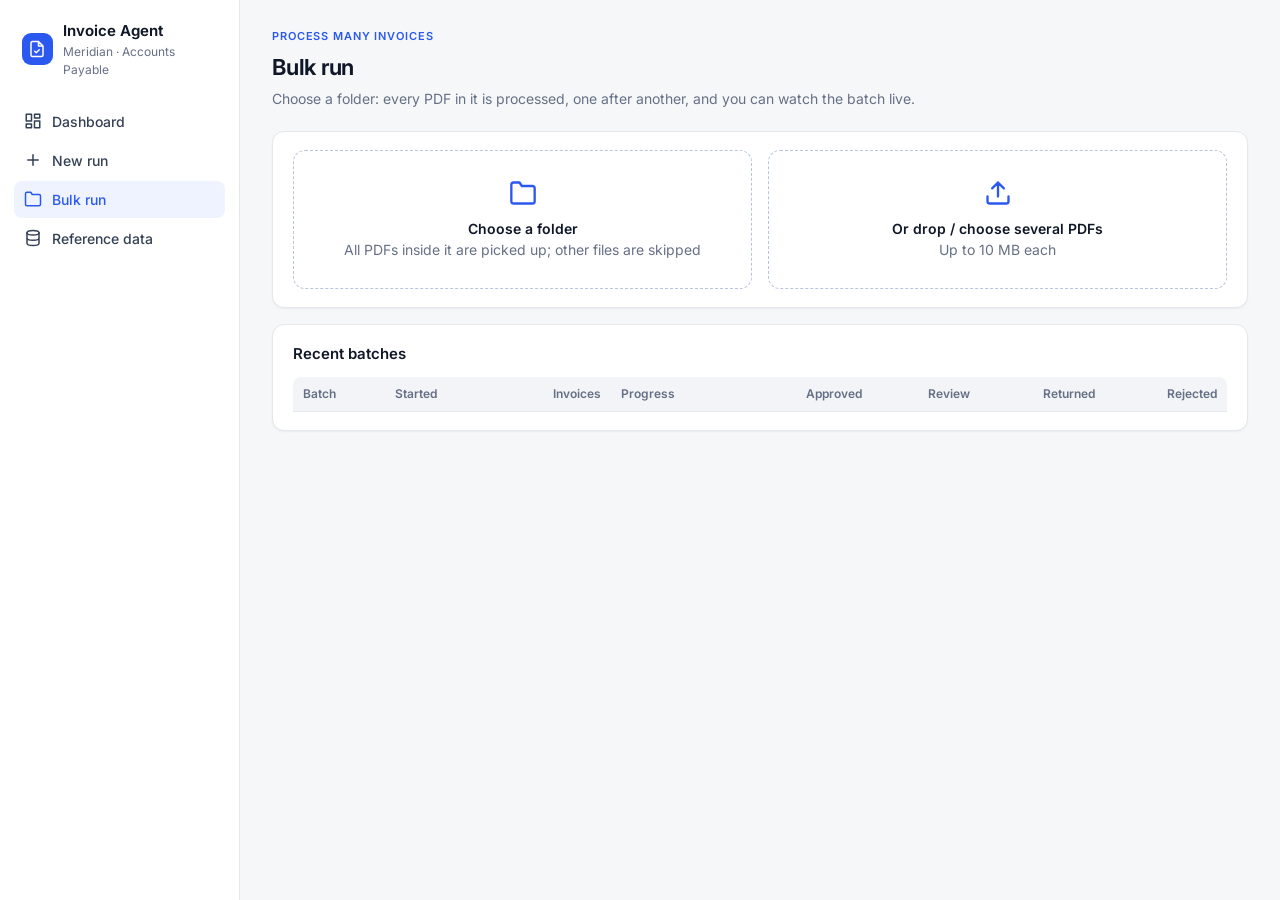
==== static/bulk.html @ 0872dcfd "Bulk run: process a whole folder through one work queue; live batch view; queued status; source colu" ====
<!doctype html>
<html lang="en">
<head>
  <meta charset="utf-8">
  <meta name="viewport" content="width=device-width, initial-scale=1">
  <title>Bulk run · Invoice Agent</title>
  <link rel="preconnect" href="https://fonts.googleapis.com">
  <link href="https://fonts.googleapis.com/css2?family=Inter:wght@400;500;600;700&display=swap" rel="stylesheet">
  <link rel="stylesheet" href="/static/styles.css">
</head>
<body>
  <aside id="sidebar"></aside>
  <main>
    <!-- Pick a folder -->
    <div id="pick" hidden>
      <div class="page-head">
        <div>
          <div class="section-label">Process many invoices</div>
          <h1>Bulk run</h1>
          <p>Choose a folder: every PDF in it is processed, one after another, and you can watch the batch live.</p>
        </div>
      </div>
      <section class="card" style="margin-bottom:16px">
        <div class="grid grid-2" style="align-items:stretch">
          <label class="dropzone" id="folder-zone">
            <div id="folder-icon"></div>
            <div style="font-weight:600;margin-top:6px">Choose a folder</div>
            <div class="muted">All PDFs inside it are picked up; other files are skipped</div>
            <input type="file" id="folder-input" webkitdirectory directory multiple hidden>
          </label>
          <label class="dropzone" id="files-zone">
            <div id="files-icon"></div>
            <div style="font-weight:600;margin-top:6px">Or drop / choose several PDFs</div>
            <div class="muted">Up to 10 MB each</div>
            <input type="file" id="files-input" accept="application/pdf" multiple hidden>
          </label>
        </div>
        <div id="preview" hidden style="margin-top:16px">
          <div class="card-head">
            <h2 id="preview-title"></h2>
            <div class="actions" style="margin:0">
              <button class="btn" id="clear">Clear</button>
              <button class="btn btn-primary" id="start"></button>
            </div>
          </div>
          <table>
            <thead><tr><th style="width:40px">#</th><th>File</th><th class="num">Size</th><th>Will be</th></tr></thead>
            <tbody id="preview-rows"></tbody>
          </table>
        </div>
      </section>
      <section class="card">
        <div class="card-head"><h2>Recent batches</h2></div>
        <table>
          <thead><tr><th>Batch</th><th>Started</th><th class="num">Invoices</th><th>Progress</th>
            <th class="num">Approved</th><th class="num">Review</th><th class="num">Returned</th><th class="num">Rejected</th></tr></thead>
          <tbody id="batches"></tbody>
        </table>
      </section>
    </div>

    <!-- Watch a batch -->
    <div id="watch" hidden>
      <div class="page-head">
        <div>
          <div class="section-label" id="batch-label">Batch</div>
          <h1 id="batch-title"></h1>
          <p id="batch-sub"></p>
        </div>
        <div class="actions" style="margin:0">
          <a class="btn" href="/">Dashboard</a>
          <a class="btn btn-primary" href="/bulk">New batch</a>
        </div>
      </div>
      <section class="card" style="margin-bottom:16px">
        <div class="card-head"><h2 id="progress-text"></h2><span class="muted mono" id="elapsed"></span></div>
        <div class="progress" style="height:10px"><div id="progress-bar" style="width:0%"></div></div>
        <div class="kpis" style="margin:16px 0 0" id="counts"></div>
      </section>
      <section class="card">
        <table>
          <thead><tr><th style="width:36px">#</th><th>File</th><th>Status</th><th>Vendor</th><th>Invoice</th>
            <th class="num">Total</th><th>Why</th><th class="num">Time</th></tr></thead>
          <tbody id="batch-rows"></tbody>
        </table>
      </section>
    </div>
  </main>
  <script src="/static/app.js"></script>
  <script src="/static/bulk.js"></script>
</body>
</html>
---- static/styles.css ----
:root {
  --bg: #f6f7f9;
  --surface: #ffffff;
  --surface-2: #f2f4f7;
  --border: #e4e7ec;
  --text: #101828;
  --muted: #667085;
  --faint: #98a2b3;
  --blue: #2b59f0;
  --blue-50: #eef3ff;
  --blue-100: #dbe5ff;
  --green: #067647;
  --green-50: #ecfdf3;
  --amber: #b54708;
  --amber-50: #fffaeb;
  --red: #b42318;
  --red-50: #fef3f2;
  --violet: #5925dc;
  --violet-50: #f4f3ff;
  --radius: 12px;
  --shadow: 0 1px 2px rgba(16, 24, 40, 0.05);
}

* { box-sizing: border-box; }
html, body { margin: 0; }
body {
  font-family: "Inter", system-ui, -apple-system, "Segoe UI", sans-serif;
  /* the left 240px paints the sidebar column all the way down, however long the page */
  background: linear-gradient(90deg, var(--surface) 0 239px, var(--border) 239px 240px, var(--bg) 240px);
  color: var(--text);
  font-size: 14px;
  line-height: 1.5;
  display: grid;
  grid-template-columns: 240px 1fr;
  min-height: 100vh;
}
a { color: var(--blue); text-decoration: none; }
h1 { font-size: 22px; font-weight: 650; margin: 0; letter-spacing: -0.01em; }
h2 { font-size: 15px; font-weight: 600; margin: 0 0 12px; }
.muted { color: var(--muted); }
.mono { font-family: ui-monospace, "SFMono-Regular", Consolas, monospace; font-size: 12.5px; }

/* ---------- sidebar ---------- */
aside {
  background: var(--surface);
  border-right: 1px solid var(--border);
  padding: 20px 14px;
  display: flex;
  flex-direction: column;
  gap: 24px;
  position: sticky;
  top: 0;
  height: 100vh;
}
.brand { display: flex; align-items: center; gap: 10px; padding: 0 8px; }
.brand-mark {
  width: 32px; height: 32px; border-radius: 9px; background: var(--blue);
  display: grid; place-items: center; color: #fff;
}
.brand-name { font-weight: 650; font-size: 15px; }
.brand-sub { font-size: 12px; color: var(--muted); }
nav { display: flex; flex-direction: column; gap: 2px; }
nav a {
  display: flex; align-items: center; gap: 10px;
  padding: 8px 10px; border-radius: 8px; color: #344054; font-weight: 500;
}
nav a:hover { background: var(--surface-2); }
nav a.active { background: var(--blue-50); color: var(--blue); }
nav svg { width: 18px; height: 18px; }
.nav-badge {
  margin-left: auto; background: var(--amber-50); color: var(--amber);
  font-size: 11px; font-weight: 600; padding: 1px 7px; border-radius: 999px;
}
.sidebar-foot { margin-top: auto; font-size: 12px; color: var(--muted); padding: 0 8px; }
.sidebar-foot div { margin-top: 4px; }

/* ---------- layout ---------- */
main { padding: 28px 32px 48px; max-width: 1280px; width: 100%; }
.page-head { display: flex; align-items: flex-end; justify-content: space-between; gap: 16px; margin-bottom: 22px; }
.page-head p { margin: 4px 0 0; color: var(--muted); }
.grid { display: grid; gap: 16px; }
.grid-2 { grid-template-columns: 1fr 1fr; }
.grid-run { grid-template-columns: minmax(360px, 5fr) 7fr; align-items: start; }
.card {
  background: var(--surface); border: 1px solid var(--border); border-radius: var(--radius);
  box-shadow: var(--shadow); padding: 18px 20px;
}
.card-head { display: flex; align-items: center; justify-content: space-between; margin-bottom: 12px; }
.card-head h2 { margin: 0; }
.section-label {
  font-size: 11px; font-weight: 600; letter-spacing: 0.08em; text-transform: uppercase; color: var(--blue);
  margin-bottom: 6px;
}

/* ---------- KPI tiles ---------- */
.kpis { display: grid; grid-template-columns: repeat(5, 1fr); gap: 16px; margin-bottom: 16px; }
.kpi .label { color: var(--muted); font-size: 13px; }
.kpi .value { font-size: 26px; font-weight: 650; margin-top: 4px; letter-spacing: -0.02em; }
.kpi .hint { color: var(--faint); font-size: 12px; margin-top: 2px; }

/* ---------- buttons ---------- */
.btn {
  display: inline-flex; align-items: center; gap: 8px; border-radius: 8px; padding: 8px 14px;
  font: inherit; font-weight: 600; border: 1px solid var(--border); background: var(--surface);
  color: #344054; cursor: pointer;
}
.btn:hover { background: var(--surface-2); }
.btn-primary { background: var(--blue); border-color: var(--blue); color: #fff; }
.btn-primary:hover { background: #2249d6; }
.btn-danger { color: var(--red); }
.btn-sm { padding: 5px 10px; font-size: 13px; }
.btn:disabled { opacity: 0.5; cursor: not-allowed; }
.btn svg { width: 16px; height: 16px; }

/* ---------- pills ---------- */
.pill {
  display: inline-flex; align-items: center; gap: 6px; border-radius: 999px; padding: 2px 10px;
  font-size: 12px; font-weight: 600; white-space: nowrap; background: var(--surface-2); color: #344054;
}
.pill::before { content: ""; width: 6px; height: 6px; border-radius: 50%; background: currentColor; }
.pill.plain::before { display: none; }
.pill.approve { background: var(--green-50); color: var(--green); }
.pill.review { background: var(--amber-50); color: var(--amber); }
.pill.high { background: var(--red-50); color: var(--red); }
.pill.return { background: var(--violet-50); color: var(--violet); }
.pill.reject { background: var(--red-50); color: var(--red); }
.pill.running { background: var(--blue-50); color: var(--blue); }
.pill.info { background: var(--blue-50); color: var(--blue); }
.chip {
  display: inline-block; font-size: 11.5px; font-weight: 600; padding: 1px 8px; border-radius: 6px;
  background: var(--surface-2); color: #344054; font-family: ui-monospace, Consolas, monospace;
}

/* ---------- tables ---------- */
table { width: 100%; border-collapse: collapse; }
th {
  text-align: left; font-size: 12px; font-weight: 600; color: var(--muted);
  padding: 8px 10px; border-bottom: 1px solid var(--border); background: var(--surface-2);
}
th:first-child { border-top-left-radius: 8px; }
th:last-child { border-top-right-radius: 8px; }
td { padding: 10px; border-bottom: 1px solid var(--border); vertical-align: top; }
tr.clickable { cursor: pointer; }
tr.clickable:hover td { background: #fafbfc; }
td.num, th.num { text-align: right; font-variant-numeric: tabular-nums; }
.nowrap { white-space: nowrap; }
.empty { color: var(--muted); text-align: center; padding: 28px 10px; }

/* ---------- bars ---------- */
.bars { display: flex; flex-direction: column; gap: 10px; }
.bar-row { display: grid; grid-template-columns: 150px 1fr 36px; align-items: center; gap: 10px; }
.bar-track { height: 10px; background: var(--surface-2); border-radius: 999px; overflow: hidden; }
.bar-fill { height: 100%; border-radius: 999px; background: var(--blue); transition: width 0.4s ease; }
.bar-fill.approve { background: #17b26a; }
.bar-fill.review { background: #f79009; }
.bar-fill.return { background: #7a5af8; }
.bar-fill.reject { background: #f04438; }
.bar-row .count { text-align: right; font-weight: 600; font-variant-numeric: tabular-nums; }
.progress { height: 6px; background: var(--surface-2); border-radius: 999px; overflow: hidden; min-width: 80px; }
.progress > div { height: 100%; background: var(--blue); }
.progress.over > div { background: #f04438; }

/* ---------- new run ---------- */
.dropzone {
  display: block;
  border: 1.5px dashed #b9c4d8; border-radius: var(--radius); background: var(--surface);
  padding: 28px; text-align: center; cursor: pointer; transition: all 0.15s;
}
.dropzone:hover, .dropzone.over { border-color: var(--blue); background: var(--blue-50); }
.dropzone svg { width: 28px; height: 28px; color: var(--blue); }
.samples { display: grid; grid-template-columns: repeat(auto-fill, minmax(230px, 1fr)); gap: 12px; }
.sample {
  background: var(--surface); border: 1px solid var(--border); border-radius: var(--radius);
  padding: 14px; cursor: pointer; text-align: left; font: inherit; color: inherit;
  display: flex; flex-direction: column; gap: 8px; transition: all 0.15s;
}
.sample:hover { border-color: var(--blue); box-shadow: 0 0 0 3px var(--blue-50); }
.sample .top { display: flex; justify-content: space-between; align-items: center; }
.sample .title { font-weight: 550; line-height: 1.35; }

/* ---------- live run ---------- */
.decision {
  border-left: 4px solid var(--blue); margin-bottom: 16px; display: none;
}
.decision.show { display: block; }
.decision.approve { border-left-color: #17b26a; }
.decision.review { border-left-color: #f79009; }
.decision.high, .decision.reject { border-left-color: #f04438; }
.decision.return { border-left-color: #7a5af8; }
.decision .headline { display: flex; align-items: center; gap: 12px; flex-wrap: wrap; }
.decision .summary { font-size: 15px; margin: 10px 0 6px; }
.decision .next { color: #344054; }
.decision .meta { display: flex; gap: 8px; flex-wrap: wrap; margin-top: 10px; }

.timeline { list-style: none; margin: 0; padding: 0; }
.stage { display: grid; grid-template-columns: 28px 1fr; gap: 12px; position: relative; padding-bottom: 14px; }
.stage:not(:last-child)::after {
  content: ""; position: absolute; left: 13px; top: 30px; bottom: 2px; width: 2px; background: var(--border);
}
.stage .dot {
  width: 28px; height: 28px; border-radius: 50%; display: grid; place-items: center;
  background: var(--surface-2); color: var(--faint); border: 2px solid var(--border); z-index: 1;
}
.stage .dot svg { width: 14px; height: 14px; }
.stage.running .dot { border-color: var(--blue); color: var(--blue); background: var(--blue-50); }
.stage.running .dot svg { animation: spin 1s linear infinite; }
.stage.pass .dot, .stage.approve .dot { background: var(--green-50); border-color: #17b26a; color: var(--green); }
.stage.note .dot { background: var(--blue-50); border-color: var(--blue); color: var(--blue); }
.stage.review .dot { background: var(--amber-50); border-color: #f79009; color: var(--amber); }
.stage.return .dot, .stage.return_to_vendor .dot { background: var(--violet-50); border-color: #7a5af8; color: var(--violet); }
.stage.reject .dot, .stage.error .dot { background: var(--red-50); border-color: #f04438; color: var(--red); }
.stage .name { font-weight: 600; display: flex; align-items: center; gap: 8px; }
.stage .time { color: var(--faint); font-size: 12px; font-weight: 400; margin-left: auto; }
.stage .summary { color: var(--muted); font-size: 13px; }
.stage details { margin-top: 6px; }
.stage summary { cursor: pointer; color: var(--blue); font-size: 12.5px; font-weight: 500; }
@keyframes spin { to { transform: rotate(360deg); } }

.findings { list-style: none; padding: 0; margin: 8px 0 0; display: flex; flex-direction: column; gap: 6px; }
.finding { display: grid; grid-template-columns: 54px 1fr; gap: 8px; font-size: 13px; align-items: start; }
.finding .chip { text-align: center; }
.finding.pass .chip { background: var(--green-50); color: var(--green); }
.finding.note .chip { background: var(--blue-50); color: var(--blue); }
.finding.review .chip { background: var(--amber-50); color: var(--amber); }
.finding.return .chip { background: var(--violet-50); color: var(--violet); }
.finding.reject .chip { background: var(--red-50); color: var(--red); }

.tabs { display: flex; gap: 4px; border-bottom: 1px solid var(--border); margin: -4px 0 14px; }
.tab {
  padding: 8px 12px; border: none; background: none; font: inherit; font-weight: 550; color: var(--muted);
  border-bottom: 2px solid transparent; cursor: pointer; margin-bottom: -1px;
}
.tab.active { color: var(--blue); border-bottom-color: var(--blue); }
.page-img { width: 100%; border: 1px solid var(--border); border-radius: 8px; display: block; }
.kv { display: grid; grid-template-columns: 150px 1fr; gap: 6px 12px; }
.kv dt { color: var(--muted); }
.kv dd { margin: 0; }
.verified { color: var(--green); font-weight: 600; font-size: 12px; }
.unverified { color: var(--amber); font-weight: 600; font-size: 12px; }
.quote { color: var(--faint); font-size: 12px; }

.message-box {
  background: var(--surface-2); border-radius: 8px; padding: 12px 14px; white-space: pre-wrap;
  font-size: 13px; margin-top: 8px;
}
textarea {
  width: 100%; font: inherit; border: 1px solid var(--border); border-radius: 8px; padding: 10px;
  min-height: 70px; resize: vertical;
}
textarea:focus { outline: 2px solid var(--blue-100); border-color: var(--blue); }
.actions { display: flex; gap: 8px; margin-top: 10px; flex-wrap: wrap; }
.callout {
  background: var(--blue-50); border-left: 3px solid var(--blue); border-radius: 8px; padding: 10px 14px;
  font-size: 13px; color: #344054;
}
.toast {
  position: fixed; bottom: 24px; right: 24px; background: var(--text); color: #fff; padding: 10px 16px;
  border-radius: 8px; font-weight: 500; opacity: 0; transition: opacity 0.2s; pointer-events: none;
}
.toast.show { opacity: 1; }

@media (max-width: 1100px) {
  .kpis { grid-template-columns: repeat(2, 1fr); }
  .grid-2, .grid-run { grid-template-columns: 1fr; }
}
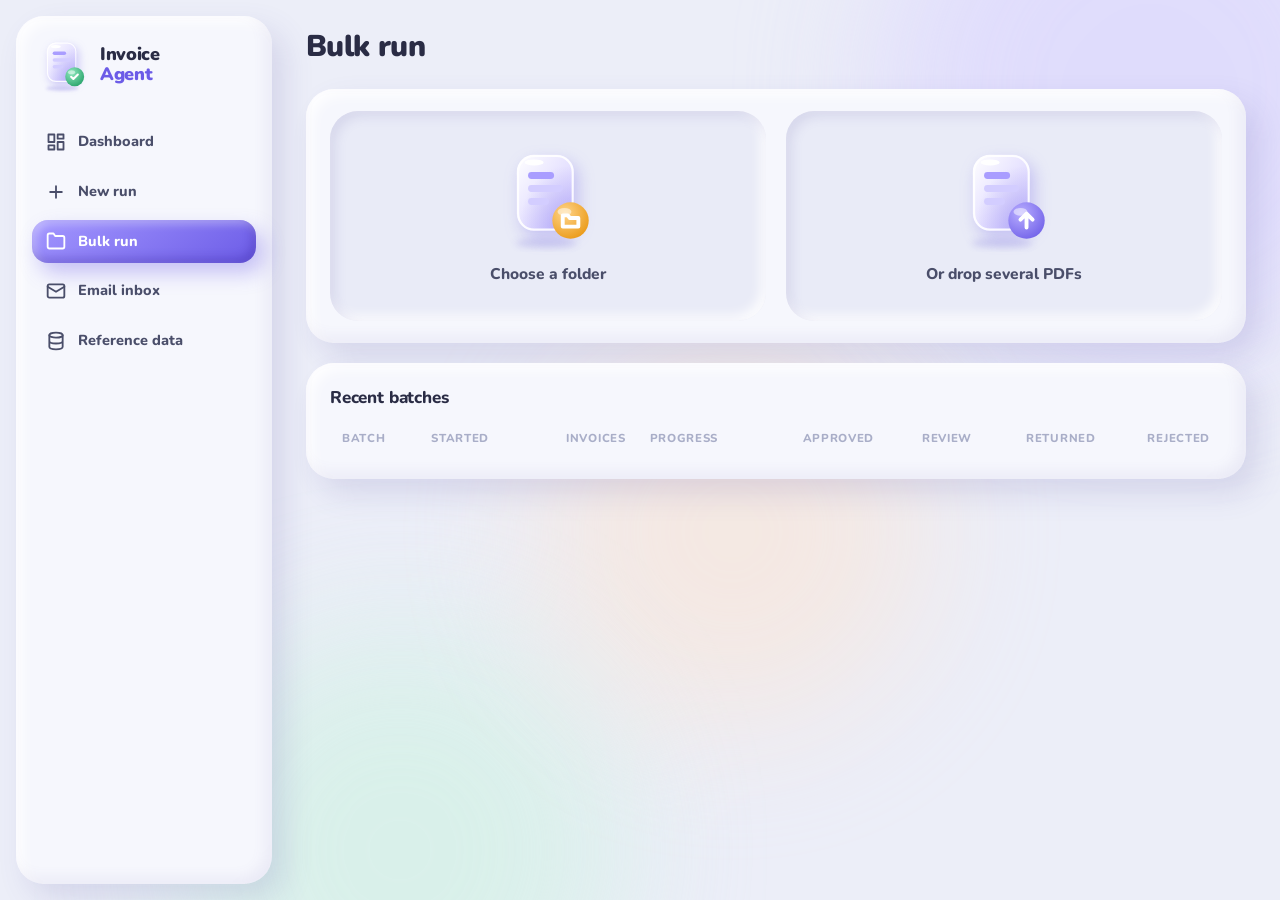
==== commit 1106e9ae: "Clay redesign of the UI, with motion Claymorphism throughout: pastel clay cards, puffy buttons and p" ====
--- a/static/bulk.html
+++ b/static/bulk.html
@@ -5,7 +5,7 @@
   <meta name="viewport" content="width=device-width, initial-scale=1">
   <title>Bulk run · Invoice Agent</title>
   <link rel="preconnect" href="https://fonts.googleapis.com">
-  <link href="https://fonts.googleapis.com/css2?family=Inter:wght@400;500;600;700&display=swap" rel="stylesheet">
+  <link href="https://fonts.googleapis.com/css2?family=Nunito:wght@400;600;700;800;900&display=swap" rel="stylesheet">
   <link rel="stylesheet" href="/static/styles.css">
 </head>
 <body>
@@ -13,29 +13,21 @@
   <main>
     <!-- Pick a folder -->
     <div id="pick" hidden>
-      <div class="page-head">
-        <div>
-          <div class="section-label">Process many invoices</div>
-          <h1>Bulk run</h1>
-          <p>Choose a folder: every PDF in it is processed, one after another, and you can watch the batch live.</p>
-        </div>
-      </div>
-      <section class="card" style="margin-bottom:16px">
+      <div class="page-head enter"><h1>Bulk run</h1></div>
+      <section class="card enter" style="--i:1;margin-bottom:20px">
         <div class="grid grid-2" style="align-items:stretch">
           <label class="dropzone" id="folder-zone">
-            <div id="folder-icon"></div>
-            <div style="font-weight:600;margin-top:6px">Choose a folder</div>
-            <div class="muted">All PDFs inside it are picked up; other files are skipped</div>
+            <div id="folder-art"></div>
+            <div>Choose a folder</div>
             <input type="file" id="folder-input" webkitdirectory directory multiple hidden>
           </label>
           <label class="dropzone" id="files-zone">
-            <div id="files-icon"></div>
-            <div style="font-weight:600;margin-top:6px">Or drop / choose several PDFs</div>
-            <div class="muted">Up to 10 MB each</div>
+            <div id="files-art"></div>
+            <div>Or drop several PDFs</div>
             <input type="file" id="files-input" accept="application/pdf" multiple hidden>
           </label>
         </div>
-        <div id="preview" hidden style="margin-top:16px">
+        <div id="preview" hidden style="margin-top:22px">
           <div class="card-head">
             <h2 id="preview-title"></h2>
             <div class="actions" style="margin:0">
@@ -44,12 +36,12 @@
             </div>
           </div>
           <table>
-            <thead><tr><th style="width:40px">#</th><th>File</th><th class="num">Size</th><th>Will be</th></tr></thead>
+            <thead><tr><th style="width:40px">#</th><th>File</th><th class="num">Size</th><th></th></tr></thead>
             <tbody id="preview-rows"></tbody>
           </table>
         </div>
       </section>
-      <section class="card">
+      <section class="card enter" style="--i:2">
         <div class="card-head"><h2>Recent batches</h2></div>
         <table>
           <thead><tr><th>Batch</th><th>Started</th><th class="num">Invoices</th><th>Progress</th>
@@ -61,23 +53,22 @@
 
     <!-- Watch a batch -->
     <div id="watch" hidden>
-      <div class="page-head">
+      <div class="page-head enter">
         <div>
-          <div class="section-label" id="batch-label">Batch</div>
           <h1 id="batch-title"></h1>
-          <p id="batch-sub"></p>
+          <div class="meta" id="batch-meta"></div>
         </div>
         <div class="actions" style="margin:0">
-          <a class="btn" href="/">Dashboard</a>
-          <a class="btn btn-primary" href="/bulk">New batch</a>
+          <a class="btn" href="/" id="to-dashboard"></a>
+          <a class="btn btn-primary" href="/bulk" id="new-batch"></a>
         </div>
       </div>
-      <section class="card" style="margin-bottom:16px">
-        <div class="card-head"><h2 id="progress-text"></h2><span class="muted mono" id="elapsed"></span></div>
-        <div class="progress" style="height:10px"><div id="progress-bar" style="width:0%"></div></div>
-        <div class="kpis" style="margin:16px 0 0" id="counts"></div>
+      <section class="card enter" style="--i:1;margin-bottom:20px">
+        <div class="card-head"><h2 id="progress-text"></h2><span class="clock" id="elapsed"></span></div>
+        <div class="progress big live" id="progress"><div id="progress-bar" style="width:0%"></div></div>
+        <div class="kpis" style="margin:22px 0 0" id="counts"></div>
       </section>
-      <section class="card">
+      <section class="card enter" style="--i:2">
         <table>
           <thead><tr><th style="width:36px">#</th><th>File</th><th>Status</th><th>Vendor</th><th>Invoice</th>
             <th class="num">Total</th><th>Why</th><th class="num">Time</th></tr></thead>
--- a/static/styles.css
+++ b/static/styles.css
@@ -1,265 +1,447 @@
+/* Claymorphism: soft pastel surfaces that look pressed out of clay - a colored drop shadow outside, a light
+   highlight top-left and a soft shade bottom-right inside. Motion is springy but short, and off for reduced motion. */
 :root {
-  --bg: #f6f7f9;
-  --surface: #ffffff;
-  --surface-2: #f2f4f7;
-  --border: #e4e7ec;
-  --text: #101828;
-  --muted: #667085;
-  --faint: #98a2b3;
-  --blue: #2b59f0;
-  --blue-50: #eef3ff;
-  --blue-100: #dbe5ff;
-  --green: #067647;
-  --green-50: #ecfdf3;
-  --amber: #b54708;
-  --amber-50: #fffaeb;
-  --red: #b42318;
-  --red-50: #fef3f2;
-  --violet: #5925dc;
-  --violet-50: #f4f3ff;
-  --radius: 12px;
-  --shadow: 0 1px 2px rgba(16, 24, 40, 0.05);
+  --bg: #eceef8;
+  --clay: #f6f7fd;
+  --clay-2: #e9ebf7;
+  --ink: #2a2c45;
+  --ink-2: #4a4e6a;
+  --muted: #7b80a0;
+  --faint: #a9aec8;
+  --line: rgba(120, 118, 190, 0.14);
+
+  --violet: #6c5ce7; --violet-2: #a397ff; --violet-soft: #e7e3ff;
+  --mint: #1f9d63;   --mint-2: #6fdcaa;   --mint-soft: #dbf5e8;
+  --amber: #c97a06;  --amber-2: #ffc766;  --amber-soft: #fff0d4;
+  --coral: #e0474c;  --coral-2: #ff9a9a;  --coral-soft: #ffe2e2;
+  --lilac: #8a4de6;  --lilac-2: #cfa8ff;  --lilac-soft: #f1e7ff;
+  --sky: #2f7fea;    --sky-2: #8cc0ff;    --sky-soft: #e0ecff;
+
+  --r-lg: 28px;
+  --r: 20px;
+  --r-sm: 14px;
+  --clay-shadow: 12px 14px 30px rgba(96, 90, 170, 0.16), inset -6px -6px 14px rgba(96, 90, 170, 0.08),
+    inset 6px 6px 14px rgba(255, 255, 255, 0.95);
+  --clay-shadow-sm: 6px 8px 16px rgba(96, 90, 170, 0.14), inset -3px -3px 8px rgba(96, 90, 170, 0.08),
+    inset 3px 3px 8px rgba(255, 255, 255, 0.95);
+  --clay-lift: 16px 20px 36px rgba(96, 90, 170, 0.22), inset -6px -6px 14px rgba(96, 90, 170, 0.08),
+    inset 6px 6px 14px rgba(255, 255, 255, 0.95);
+  --clay-inset: inset 5px 5px 12px rgba(96, 90, 170, 0.14), inset -5px -5px 12px rgba(255, 255, 255, 0.9);
+  --spring: cubic-bezier(0.34, 1.56, 0.64, 1);
+  --ease: cubic-bezier(0.2, 0.8, 0.2, 1);
 }
 
 * { box-sizing: border-box; }
+[hidden] { display: none !important; }
 html, body { margin: 0; }
 body {
-  font-family: "Inter", system-ui, -apple-system, "Segoe UI", sans-serif;
-  /* the left 240px paints the sidebar column all the way down, however long the page */
-  background: linear-gradient(90deg, var(--surface) 0 239px, var(--border) 239px 240px, var(--bg) 240px);
-  color: var(--text);
-  font-size: 14px;
+  font-family: "Nunito", system-ui, -apple-system, "Segoe UI", sans-serif;
+  background: var(--bg);
+  color: var(--ink);
+  font-size: 14.5px;
   line-height: 1.5;
   display: grid;
-  grid-template-columns: 240px 1fr;
+  grid-template-columns: 272px minmax(0, 1fr);
   min-height: 100vh;
-}
-a { color: var(--blue); text-decoration: none; }
-h1 { font-size: 22px; font-weight: 650; margin: 0; letter-spacing: -0.01em; }
-h2 { font-size: 15px; font-weight: 600; margin: 0 0 12px; }
+  -webkit-font-smoothing: antialiased;
+}
+a { color: var(--violet); text-decoration: none; font-weight: 700; }
+a:hover { text-decoration: underline; }
+h1 { font-size: 30px; font-weight: 900; margin: 0; letter-spacing: -0.02em; line-height: 1.15; }
+h2 { font-size: 17px; font-weight: 800; margin: 0 0 12px; letter-spacing: -0.01em; }
 .muted { color: var(--muted); }
-.mono { font-family: ui-monospace, "SFMono-Regular", Consolas, monospace; font-size: 12.5px; }
+.mono { font-family: ui-monospace, "Cascadia Code", Consolas, monospace; font-size: 12.5px; white-space: nowrap; }
+.nowrap { white-space: nowrap; }
+.clamp { display: -webkit-box; -webkit-line-clamp: 2; -webkit-box-orient: vertical; overflow: hidden; }
+
+/* ---------- drifting background blobs ---------- */
+.bg { position: fixed; inset: 0; z-index: -1; overflow: hidden; pointer-events: none; }
+.bg span { position: absolute; border-radius: 50%; filter: blur(70px); opacity: 0.6; animation: drift 28s ease-in-out infinite alternate; }
+.bg span:nth-child(1) { width: 540px; height: 540px; background: #d8d1ff; top: -180px; right: -140px; }
+.bg span:nth-child(2) { width: 440px; height: 440px; background: #cdf2e1; bottom: -170px; left: 180px; animation-duration: 34s; }
+.bg span:nth-child(3) { width: 380px; height: 380px; background: #ffe2c9; top: 38%; right: 28%; opacity: 0.45; animation-duration: 40s; }
 
 /* ---------- sidebar ---------- */
 aside {
-  background: var(--surface);
-  border-right: 1px solid var(--border);
-  padding: 20px 14px;
-  display: flex;
-  flex-direction: column;
-  gap: 24px;
-  position: sticky;
-  top: 0;
-  height: 100vh;
-}
-.brand { display: flex; align-items: center; gap: 10px; padding: 0 8px; }
-.brand-mark {
-  width: 32px; height: 32px; border-radius: 9px; background: var(--blue);
-  display: grid; place-items: center; color: #fff;
-}
-.brand-name { font-weight: 650; font-size: 15px; }
-.brand-sub { font-size: 12px; color: var(--muted); }
-nav { display: flex; flex-direction: column; gap: 2px; }
+  position: sticky; top: 16px; height: calc(100vh - 32px); margin: 16px 0 16px 16px;
+  background: var(--clay); border-radius: var(--r-lg); box-shadow: var(--clay-shadow);
+  padding: 22px 16px; display: flex; flex-direction: column; gap: 28px;
+  animation: slide-in 0.7s var(--ease) both;
+}
+.brand { display: flex; align-items: center; gap: 10px; padding: 0 4px; }
+.brand .clay-art { flex: none; }
+.brand-name { font-weight: 900; font-size: 18px; letter-spacing: -0.02em; line-height: 1.1; }
+.brand-name span { color: var(--violet); }
+nav { display: flex; flex-direction: column; gap: 6px; }
 nav a {
-  display: flex; align-items: center; gap: 10px;
-  padding: 8px 10px; border-radius: 8px; color: #344054; font-weight: 500;
-}
-nav a:hover { background: var(--surface-2); }
-nav a.active { background: var(--blue-50); color: var(--blue); }
-nav svg { width: 18px; height: 18px; }
+  display: flex; align-items: center; gap: 12px; padding: 11px 14px; border-radius: 16px;
+  color: var(--ink-2); font-weight: 800; text-decoration: none !important;
+  transition: transform 0.3s var(--spring), background 0.2s, box-shadow 0.2s, color 0.2s;
+}
+nav a svg { width: 20px; height: 20px; flex: none; }
+nav a:hover { background: rgba(255, 255, 255, 0.75); box-shadow: var(--clay-shadow-sm); transform: translateX(4px); }
+nav a.active {
+  color: #fff; background: linear-gradient(145deg, var(--violet-2), var(--violet));
+  box-shadow: 8px 10px 20px rgba(108, 92, 231, 0.35), inset -4px -5px 10px rgba(40, 20, 140, 0.25),
+    inset 4px 4px 8px rgba(255, 255, 255, 0.35);
+  animation: jelly 0.8s var(--ease) 0.2s backwards;
+}
 .nav-badge {
-  margin-left: auto; background: var(--amber-50); color: var(--amber);
-  font-size: 11px; font-weight: 600; padding: 1px 7px; border-radius: 999px;
-}
-.sidebar-foot { margin-top: auto; font-size: 12px; color: var(--muted); padding: 0 8px; }
-.sidebar-foot div { margin-top: 4px; }
+  margin-left: auto; min-width: 24px; height: 24px; padding: 0 7px; border-radius: 999px;
+  display: grid; place-items: center; font-size: 12px; font-weight: 900;
+  color: #7a4a00; background: linear-gradient(145deg, #ffe0a3, var(--amber-2));
+  box-shadow: inset 2px 2px 4px rgba(255, 255, 255, 0.7), inset -2px -2px 4px rgba(160, 90, 0, 0.2);
+  animation: wiggle 3.2s ease-in-out infinite;
+}
+nav a.active .nav-badge { background: #fff; color: var(--violet); }
 
 /* ---------- layout ---------- */
-main { padding: 28px 32px 48px; max-width: 1280px; width: 100%; }
-.page-head { display: flex; align-items: flex-end; justify-content: space-between; gap: 16px; margin-bottom: 22px; }
-.page-head p { margin: 4px 0 0; color: var(--muted); }
-.grid { display: grid; gap: 16px; }
+main { padding: 30px 34px 60px; max-width: 1340px; width: 100%; }
+.page-head { display: flex; align-items: center; justify-content: space-between; gap: 16px; margin-bottom: 24px; flex-wrap: wrap; }
+.page-head .meta { display: flex; gap: 8px; flex-wrap: wrap; margin-top: 10px; }
+.grid { display: grid; gap: 20px; }
 .grid-2 { grid-template-columns: 1fr 1fr; }
 .grid-run { grid-template-columns: minmax(360px, 5fr) 7fr; align-items: start; }
-.card {
-  background: var(--surface); border: 1px solid var(--border); border-radius: var(--radius);
-  box-shadow: var(--shadow); padding: 18px 20px;
-}
-.card-head { display: flex; align-items: center; justify-content: space-between; margin-bottom: 12px; }
+.stack > * + * { margin-top: 20px; }
+.card { background: var(--clay); border-radius: var(--r-lg); box-shadow: var(--clay-shadow); padding: 22px 24px; }
+.card-head { display: flex; align-items: center; justify-content: space-between; gap: 12px; margin-bottom: 14px; }
 .card-head h2 { margin: 0; }
-.section-label {
-  font-size: 11px; font-weight: 600; letter-spacing: 0.08em; text-transform: uppercase; color: var(--blue);
-  margin-bottom: 6px;
-}
+.tag {
+  font-size: 12px; font-weight: 900; color: var(--violet); background: var(--violet-soft);
+  padding: 3px 11px; border-radius: 999px; box-shadow: inset 2px 2px 4px rgba(255, 255, 255, 0.8);
+}
+
+/* ---------- entrance motion ---------- */
+/* "backwards": hidden during the delay, but once finished the element is free to lift on hover */
+.enter { animation: rise 0.65s var(--spring) backwards; animation-delay: calc(var(--i, 0) * 55ms); }
 
 /* ---------- KPI tiles ---------- */
-.kpis { display: grid; grid-template-columns: repeat(5, 1fr); gap: 16px; margin-bottom: 16px; }
-.kpi .label { color: var(--muted); font-size: 13px; }
-.kpi .value { font-size: 26px; font-weight: 650; margin-top: 4px; letter-spacing: -0.02em; }
-.kpi .hint { color: var(--faint); font-size: 12px; margin-top: 2px; }
+.kpis { display: grid; grid-template-columns: repeat(5, minmax(0, 1fr)); gap: 18px; margin-bottom: 20px; }
+.kpi { display: flex; align-items: center; gap: 14px; padding: 18px; transition: transform 0.35s var(--spring), box-shadow 0.35s; }
+.kpi:hover { transform: translateY(-4px); box-shadow: var(--clay-lift); }
+.kpi:hover .blob { animation: jelly 0.8s var(--ease); }
+.kpi .value { font-size: 28px; font-weight: 900; line-height: 1.1; font-variant-numeric: tabular-nums; letter-spacing: -0.02em; }
+.kpi .label { color: var(--muted); font-size: 13px; font-weight: 700; }
+
+/* colored clay: icon blobs, badges */
+.blob {
+  --c1: var(--violet); --c2: var(--violet-2);
+  flex: none; width: 50px; height: 50px; border-radius: 17px; display: grid; place-items: center; color: #fff;
+  background: linear-gradient(145deg, var(--c2), var(--c1));
+  box-shadow: 6px 8px 16px color-mix(in srgb, var(--c1) 32%, transparent), inset -4px -5px 10px rgba(0, 0, 0, 0.14),
+    inset 4px 4px 8px rgba(255, 255, 255, 0.45);
+}
+.blob svg { width: 24px; height: 24px; }
+.blob.mint { --c1: var(--mint); --c2: var(--mint-2); }
+.blob.amber { --c1: #e89410; --c2: var(--amber-2); }
+.blob.coral { --c1: var(--coral); --c2: var(--coral-2); }
+.blob.lilac { --c1: var(--lilac); --c2: var(--lilac-2); }
+.blob.sky { --c1: var(--sky); --c2: var(--sky-2); }
 
 /* ---------- buttons ---------- */
 .btn {
-  display: inline-flex; align-items: center; gap: 8px; border-radius: 8px; padding: 8px 14px;
-  font: inherit; font-weight: 600; border: 1px solid var(--border); background: var(--surface);
-  color: #344054; cursor: pointer;
-}
-.btn:hover { background: var(--surface-2); }
-.btn-primary { background: var(--blue); border-color: var(--blue); color: #fff; }
-.btn-primary:hover { background: #2249d6; }
-.btn-danger { color: var(--red); }
-.btn-sm { padding: 5px 10px; font-size: 13px; }
-.btn:disabled { opacity: 0.5; cursor: not-allowed; }
-.btn svg { width: 16px; height: 16px; }
-
-/* ---------- pills ---------- */
+  display: inline-flex; align-items: center; justify-content: center; gap: 8px; border: none; border-radius: 16px;
+  padding: 11px 18px; font: inherit; font-weight: 800; background: var(--clay); color: var(--ink-2);
+  box-shadow: var(--clay-shadow-sm); cursor: pointer; text-decoration: none !important;
+  transition: transform 0.3s var(--spring), box-shadow 0.2s, filter 0.2s;
+}
+.btn:hover { transform: translateY(-2px); }
+.btn:active { transform: translateY(1px) scale(0.95); box-shadow: var(--clay-inset); transition-duration: 0.08s; }
+.btn svg { width: 17px; height: 17px; }
+.btn-primary {
+  color: #fff; background: linear-gradient(145deg, var(--violet-2), var(--violet));
+  box-shadow: 8px 10px 20px rgba(108, 92, 231, 0.35), inset -4px -5px 10px rgba(40, 20, 140, 0.25),
+    inset 4px 4px 8px rgba(255, 255, 255, 0.35);
+}
+.btn-primary:hover { filter: brightness(1.06); }
+.btn-danger { color: var(--coral); }
+.btn-sm { padding: 7px 13px; font-size: 13px; border-radius: 12px; }
+.btn:disabled { opacity: 0.45; cursor: not-allowed; transform: none; }
+.btn .spin { animation: spin 0.9s linear infinite; }
+
+/* ---------- pills and chips ---------- */
 .pill {
-  display: inline-flex; align-items: center; gap: 6px; border-radius: 999px; padding: 2px 10px;
-  font-size: 12px; font-weight: 600; white-space: nowrap; background: var(--surface-2); color: #344054;
-}
-.pill::before { content: ""; width: 6px; height: 6px; border-radius: 50%; background: currentColor; }
+  display: inline-flex; align-items: center; gap: 7px; border-radius: 999px; padding: 4px 12px;
+  font-size: 12.5px; font-weight: 800; white-space: nowrap; background: var(--clay-2); color: var(--ink-2);
+  box-shadow: inset 2px 2px 4px rgba(255, 255, 255, 0.9), inset -2px -2px 5px rgba(96, 90, 170, 0.12);
+}
+.pill::before {
+  content: ""; width: 8px; height: 8px; border-radius: 50%; background: currentColor;
+  box-shadow: 0 0 0 3px color-mix(in srgb, currentColor 20%, transparent);
+}
 .pill.plain::before { display: none; }
-.pill.approve { background: var(--green-50); color: var(--green); }
-.pill.review { background: var(--amber-50); color: var(--amber); }
-.pill.high { background: var(--red-50); color: var(--red); }
-.pill.return { background: var(--violet-50); color: var(--violet); }
-.pill.reject { background: var(--red-50); color: var(--red); }
-.pill.running { background: var(--blue-50); color: var(--blue); }
-.pill.info { background: var(--blue-50); color: var(--blue); }
+.pill.approve { background: var(--mint-soft); color: var(--mint); }
+.pill.review { background: var(--amber-soft); color: var(--amber); }
+.pill.high, .pill.reject { background: var(--coral-soft); color: var(--coral); }
+.pill.return { background: var(--lilac-soft); color: var(--lilac); }
+.pill.running, .pill.info { background: var(--sky-soft); color: var(--sky); }
+.pill.running::before { animation: blink 1s ease-in-out infinite; }
+.pill svg { width: 14px; height: 14px; }
 .chip {
-  display: inline-block; font-size: 11.5px; font-weight: 600; padding: 1px 8px; border-radius: 6px;
-  background: var(--surface-2); color: #344054; font-family: ui-monospace, Consolas, monospace;
+  display: inline-block; font-size: 11.5px; font-weight: 800; padding: 2px 9px; border-radius: 9px; white-space: nowrap;
+  background: var(--clay-2); color: var(--ink-2); font-family: ui-monospace, "Cascadia Code", Consolas, monospace;
+  box-shadow: inset 1px 1px 3px rgba(255, 255, 255, 0.9), inset -1px -1px 3px rgba(96, 90, 170, 0.14);
 }
 
 /* ---------- tables ---------- */
-table { width: 100%; border-collapse: collapse; }
+table { width: 100%; border-collapse: separate; border-spacing: 0; }
 th {
-  text-align: left; font-size: 12px; font-weight: 600; color: var(--muted);
-  padding: 8px 10px; border-bottom: 1px solid var(--border); background: var(--surface-2);
-}
-th:first-child { border-top-left-radius: 8px; }
-th:last-child { border-top-right-radius: 8px; }
-td { padding: 10px; border-bottom: 1px solid var(--border); vertical-align: top; }
+  text-align: left; font-size: 11.5px; font-weight: 800; text-transform: uppercase; letter-spacing: 0.06em;
+  color: var(--faint); padding: 6px 12px 10px;
+}
+td { padding: 12px; border-top: 1px solid var(--line); vertical-align: middle; }
 tr.clickable { cursor: pointer; }
-tr.clickable:hover td { background: #fafbfc; }
+tr.clickable td { transition: background 0.2s; }
+tr.clickable:hover td { background: rgba(255, 255, 255, 0.9); }
+tr.clickable:hover td:first-child { border-radius: 14px 0 0 14px; }
+tr.clickable:hover td:last-child { border-radius: 0 14px 14px 0; }
 td.num, th.num { text-align: right; font-variant-numeric: tabular-nums; }
-.nowrap { white-space: nowrap; }
-.empty { color: var(--muted); text-align: center; padding: 28px 10px; }
+td b { font-weight: 800; }
+.empty { color: var(--muted); text-align: center; padding: 28px 10px; font-weight: 700; }
+.empty .clay-art { display: block; margin: 0 auto 8px; }
+.sub { color: var(--faint); font-size: 12px; font-weight: 600; }
 
 /* ---------- bars ---------- */
-.bars { display: flex; flex-direction: column; gap: 10px; }
-.bar-row { display: grid; grid-template-columns: 150px 1fr 36px; align-items: center; gap: 10px; }
-.bar-track { height: 10px; background: var(--surface-2); border-radius: 999px; overflow: hidden; }
-.bar-fill { height: 100%; border-radius: 999px; background: var(--blue); transition: width 0.4s ease; }
-.bar-fill.approve { background: #17b26a; }
-.bar-fill.review { background: #f79009; }
-.bar-fill.return { background: #7a5af8; }
-.bar-fill.reject { background: #f04438; }
-.bar-row .count { text-align: right; font-weight: 600; font-variant-numeric: tabular-nums; }
-.progress { height: 6px; background: var(--surface-2); border-radius: 999px; overflow: hidden; min-width: 80px; }
-.progress > div { height: 100%; background: var(--blue); }
-.progress.over > div { background: #f04438; }
-
-/* ---------- new run ---------- */
+.bars { display: flex; flex-direction: column; gap: 14px; }
+.bar-row { display: grid; grid-template-columns: minmax(140px, 250px) 1fr 36px; align-items: center; gap: 12px; font-weight: 700; }
+.bar-label { display: flex; align-items: center; gap: 8px; min-width: 0; }
+.bar-label span:last-child { overflow: hidden; text-overflow: ellipsis; white-space: nowrap; }
+.bar-track { height: 16px; border-radius: 999px; background: var(--clay-2); box-shadow: var(--clay-inset); overflow: hidden; }
+.bar-fill {
+  height: 100%; width: 0; border-radius: 999px; background: linear-gradient(90deg, var(--violet-2), var(--violet));
+  box-shadow: inset 2px 2px 3px rgba(255, 255, 255, 0.45), inset -2px -2px 4px rgba(0, 0, 0, 0.12);
+  transition: width 1.1s var(--spring);
+}
+.bar-fill.approve { background: linear-gradient(90deg, var(--mint-2), var(--mint)); }
+.bar-fill.review { background: linear-gradient(90deg, var(--amber-2), #e89410); }
+.bar-fill.return { background: linear-gradient(90deg, var(--lilac-2), var(--lilac)); }
+.bar-fill.reject { background: linear-gradient(90deg, var(--coral-2), var(--coral)); }
+.bar-row .count { text-align: right; font-weight: 900; font-variant-numeric: tabular-nums; }
+.progress { height: 12px; background: var(--clay-2); box-shadow: var(--clay-inset); border-radius: 999px; overflow: hidden; min-width: 80px; }
+.progress > div {
+  height: 100%; border-radius: 999px; background: linear-gradient(90deg, var(--violet-2), var(--violet));
+  transition: width 0.8s var(--spring);
+}
+.progress.over > div { background: linear-gradient(90deg, var(--coral-2), var(--coral)); }
+.progress.live > div {
+  background-image: repeating-linear-gradient(-45deg, rgba(255, 255, 255, 0.28) 0 10px, transparent 10px 20px),
+    linear-gradient(90deg, var(--violet-2), var(--violet));
+  background-size: 28px 28px, 100% 100%;
+  animation: stripes 0.8s linear infinite;
+}
+.progress.big { height: 18px; }
+
+/* ---------- drop zones and samples ---------- */
 .dropzone {
-  display: block;
-  border: 1.5px dashed #b9c4d8; border-radius: var(--radius); background: var(--surface);
-  padding: 28px; text-align: center; cursor: pointer; transition: all 0.15s;
-}
-.dropzone:hover, .dropzone.over { border-color: var(--blue); background: var(--blue-50); }
-.dropzone svg { width: 28px; height: 28px; color: var(--blue); }
-.samples { display: grid; grid-template-columns: repeat(auto-fill, minmax(230px, 1fr)); gap: 12px; }
+  display: flex; flex-direction: column; align-items: center; justify-content: center; gap: 6px; min-height: 210px;
+  border-radius: var(--r-lg); background: var(--clay-2); box-shadow: var(--clay-inset); cursor: pointer;
+  text-align: center; font-weight: 800; font-size: 15.5px; color: var(--ink-2); padding: 20px;
+  transition: transform 0.35s var(--spring), background 0.3s, box-shadow 0.3s;
+}
+.dropzone:hover { transform: scale(1.01); }
+.dropzone .clay-art { animation: float 3.6s ease-in-out infinite; }
+.dropzone.over {
+  background: var(--violet-soft); transform: scale(1.025);
+  box-shadow: var(--clay-inset), 0 0 0 4px var(--violet-2);
+}
+.dropzone.over .clay-art { animation: bounce 0.6s var(--ease) infinite; }
+.samples { display: grid; grid-template-columns: repeat(auto-fill, minmax(220px, 1fr)); gap: 16px; }
 .sample {
-  background: var(--surface); border: 1px solid var(--border); border-radius: var(--radius);
-  padding: 14px; cursor: pointer; text-align: left; font: inherit; color: inherit;
-  display: flex; flex-direction: column; gap: 8px; transition: all 0.15s;
-}
-.sample:hover { border-color: var(--blue); box-shadow: 0 0 0 3px var(--blue-50); }
+  border: none; font: inherit; color: inherit; text-align: left; cursor: pointer; background: var(--clay);
+  border-radius: var(--r); box-shadow: var(--clay-shadow-sm); padding: 16px; display: flex; flex-direction: column;
+  gap: 10px; transition: transform 0.35s var(--spring), box-shadow 0.3s;
+}
+.sample:hover { transform: translateY(-6px) rotate(-0.7deg); box-shadow: var(--clay-lift); }
+.sample:active { transform: scale(0.95); box-shadow: var(--clay-inset); transition-duration: 0.08s; }
 .sample .top { display: flex; justify-content: space-between; align-items: center; }
-.sample .title { font-weight: 550; line-height: 1.35; }
-
-/* ---------- live run ---------- */
-.decision {
-  border-left: 4px solid var(--blue); margin-bottom: 16px; display: none;
-}
-.decision.show { display: block; }
-.decision.approve { border-left-color: #17b26a; }
-.decision.review { border-left-color: #f79009; }
-.decision.high, .decision.reject { border-left-color: #f04438; }
-.decision.return { border-left-color: #7a5af8; }
-.decision .headline { display: flex; align-items: center; gap: 12px; flex-wrap: wrap; }
-.decision .summary { font-size: 15px; margin: 10px 0 6px; }
-.decision .next { color: #344054; }
-.decision .meta { display: flex; gap: 8px; flex-wrap: wrap; margin-top: 10px; }
-
+.sample .title { font-weight: 800; line-height: 1.3; }
+.set-head { display: flex; align-items: center; gap: 10px; margin: 30px 0 14px; }
+.set-head h2 { margin: 0; }
+
+/* ---------- decision card ---------- */
+.decision { display: none; margin-bottom: 20px; position: relative; overflow: hidden; }
+.decision.show { display: block; animation: pop-in 0.75s var(--spring) backwards; }
+.decision.approve { background: linear-gradient(145deg, #f3fff9, var(--clay) 55%); }
+.decision.review { background: linear-gradient(145deg, #fff9ec, var(--clay) 55%); }
+.decision.high, .decision.reject { background: linear-gradient(145deg, #fff3f3, var(--clay) 55%); }
+.decision.return { background: linear-gradient(145deg, #f8f1ff, var(--clay) 55%); }
+.d-top { display: flex; align-items: center; gap: 18px; }
+.d-top .blob { width: 66px; height: 66px; border-radius: 22px; animation: pop 0.7s var(--spring) 0.15s both; }
+.d-top .blob svg { width: 32px; height: 32px; }
+.decision.reject .d-top .blob, .decision.high .d-top .blob { animation: pop 0.7s var(--spring) 0.15s both, shake 0.55s ease 0.85s; }
+.decision.review .d-top .blob { animation: pop 0.7s var(--spring) 0.15s both, wiggle 1.2s ease 0.85s; }
+.d-title { font-size: 26px; font-weight: 900; letter-spacing: -0.02em; line-height: 1.15; }
+.d-tags { display: flex; gap: 6px; flex-wrap: wrap; margin-top: 6px; align-items: center; }
+.d-summary { font-size: 15.5px; font-weight: 600; margin: 16px 0 0; }
+.d-next {
+  display: flex; gap: 10px; align-items: flex-start; margin-top: 14px; padding: 12px 16px; border-radius: 16px;
+  background: var(--clay-2); box-shadow: var(--clay-inset); font-weight: 700; color: var(--ink-2);
+}
+.d-next svg { flex: none; width: 18px; height: 18px; margin-top: 2px; color: var(--violet); }
+.notes { margin: 10px 0 0; padding-left: 18px; color: var(--muted); }
+.draft summary { cursor: pointer; font-weight: 800; display: inline-flex; gap: 8px; align-items: center; color: var(--violet); }
+.draft summary svg { width: 16px; height: 16px; }
+.draft[open] .message-box { animation: rise 0.45s var(--spring) both; }
+
+/* ---------- live timeline ---------- */
 .timeline { list-style: none; margin: 0; padding: 0; }
-.stage { display: grid; grid-template-columns: 28px 1fr; gap: 12px; position: relative; padding-bottom: 14px; }
-.stage:not(:last-child)::after {
-  content: ""; position: absolute; left: 13px; top: 30px; bottom: 2px; width: 2px; background: var(--border);
-}
+.stage { display: grid; grid-template-columns: 38px 1fr; gap: 14px; position: relative; padding-bottom: 16px; transition: opacity 0.4s; }
+.stage.pending { opacity: 0.5; }
+.stage:not(:last-child)::after,
+.stage:not(:last-child)::before {
+  content: ""; position: absolute; left: 17px; top: 42px; bottom: 4px; width: 5px; border-radius: 5px;
+}
+.stage:not(:last-child)::after { background: var(--clay-2); box-shadow: var(--clay-inset); }
+.stage:not(:last-child)::before {
+  z-index: 1; background: linear-gradient(var(--mint-2), var(--mint)); transform: scaleY(0); transform-origin: top;
+  transition: transform 0.7s var(--ease);
+}
+.stage.done:not(:last-child)::before { transform: scaleY(1); }
+.stage.note::before { background: linear-gradient(var(--sky-2), var(--sky)) !important; }
+.stage.review::before { background: linear-gradient(var(--amber-2), #e89410) !important; }
+.stage.reject::before, .stage.error::before { background: linear-gradient(var(--coral-2), var(--coral)) !important; }
+.stage.skipped::before { background: linear-gradient(#d5d8ea, var(--faint)) !important; }
 .stage .dot {
-  width: 28px; height: 28px; border-radius: 50%; display: grid; place-items: center;
-  background: var(--surface-2); color: var(--faint); border: 2px solid var(--border); z-index: 1;
-}
-.stage .dot svg { width: 14px; height: 14px; }
-.stage.running .dot { border-color: var(--blue); color: var(--blue); background: var(--blue-50); }
-.stage.running .dot svg { animation: spin 1s linear infinite; }
-.stage.pass .dot, .stage.approve .dot { background: var(--green-50); border-color: #17b26a; color: var(--green); }
-.stage.note .dot { background: var(--blue-50); border-color: var(--blue); color: var(--blue); }
-.stage.review .dot { background: var(--amber-50); border-color: #f79009; color: var(--amber); }
-.stage.return .dot, .stage.return_to_vendor .dot { background: var(--violet-50); border-color: #7a5af8; color: var(--violet); }
-.stage.reject .dot, .stage.error .dot { background: var(--red-50); border-color: #f04438; color: var(--red); }
-.stage .name { font-weight: 600; display: flex; align-items: center; gap: 8px; }
-.stage .time { color: var(--faint); font-size: 12px; font-weight: 400; margin-left: auto; }
-.stage .summary { color: var(--muted); font-size: 13px; }
+  width: 38px; height: 38px; border-radius: 50%; display: grid; place-items: center; z-index: 2;
+  background: var(--clay); box-shadow: var(--clay-shadow-sm); color: var(--faint);
+}
+.stage .dot svg { width: 17px; height: 17px; }
+.stage.done .dot svg path, .stage.done .dot svg circle { stroke-dasharray: 100; animation: draw 0.6s var(--ease) 0.12s both; }
+.stage.running .dot {
+  color: #fff; background: linear-gradient(145deg, var(--sky-2), var(--sky)); animation: ring 1.3s ease-out infinite;
+}
+.stage.running .dot svg { animation: spin 0.9s linear infinite; }
+.stage.done .dot { color: #fff; animation: pop 0.55s var(--spring); }
+.stage.pass .dot, .stage.approve .dot { background: linear-gradient(145deg, var(--mint-2), var(--mint)); }
+.stage.note .dot { background: linear-gradient(145deg, var(--sky-2), var(--sky)); }
+.stage.review .dot { background: linear-gradient(145deg, var(--amber-2), #e89410); }
+.stage.return .dot, .stage.return_to_vendor .dot { background: linear-gradient(145deg, var(--lilac-2), var(--lilac)); }
+.stage.reject .dot, .stage.error .dot { background: linear-gradient(145deg, var(--coral-2), var(--coral)); }
+.stage.skipped .dot { background: linear-gradient(145deg, #dfe2f0, var(--faint)); }
+.stage .name { font-weight: 800; display: flex; align-items: center; gap: 8px; min-height: 38px; }
+.stage .time { color: var(--faint); font-size: 12px; font-weight: 700; margin-left: auto; white-space: nowrap; }
+.stage .summary { color: var(--muted); font-size: 13.5px; font-weight: 600; margin-top: -6px; }
+.stage .summary:empty { display: none; }
+.stage .summary.flash { animation: fade-up 0.4s var(--ease); }
 .stage details { margin-top: 6px; }
-.stage summary { cursor: pointer; color: var(--blue); font-size: 12.5px; font-weight: 500; }
+.stage details > summary { cursor: pointer; color: var(--violet); font-size: 12.5px; font-weight: 800; }
+.findings { list-style: none; padding: 0; margin: 10px 0 0; display: flex; flex-direction: column; gap: 8px; }
+.finding {
+  display: grid; grid-template-columns: 58px 1fr; gap: 10px; font-size: 13px; align-items: start;
+  animation: fade-up 0.4s var(--ease) both; animation-delay: calc(var(--i, 0) * 45ms);
+}
+.finding .chip { text-align: center; }
+.finding.pass .chip { background: var(--mint-soft); color: var(--mint); }
+.finding.note .chip { background: var(--sky-soft); color: var(--sky); }
+.finding.review .chip { background: var(--amber-soft); color: var(--amber); }
+.finding.return .chip { background: var(--lilac-soft); color: var(--lilac); }
+.finding.reject .chip { background: var(--coral-soft); color: var(--coral); }
+.clock { font-weight: 900; color: var(--violet); font-variant-numeric: tabular-nums; }
+
+/* ---------- tabs with a sliding clay thumb ---------- */
+.tabs {
+  position: relative; display: inline-flex; gap: 2px; padding: 5px; border-radius: 18px;
+  background: var(--clay-2); box-shadow: var(--clay-inset); margin-bottom: 18px;
+}
+.tab {
+  position: relative; z-index: 1; border: none; background: none; font: inherit; font-weight: 800;
+  color: var(--muted); padding: 8px 16px; border-radius: 14px; cursor: pointer; transition: color 0.25s;
+}
+.tab.active { color: var(--violet); }
+.tab-thumb {
+  position: absolute; top: 5px; bottom: 5px; left: 0; width: 0; border-radius: 14px; background: var(--clay);
+  box-shadow: var(--clay-shadow-sm); transition: transform 0.5s var(--spring), width 0.5s var(--spring);
+}
+.tab-panel { animation: fade-up 0.4s var(--ease); }
+.page-img { width: 100%; border-radius: 16px; display: block; box-shadow: var(--clay-shadow-sm); animation: rise 0.6s var(--spring) both; }
+.kv { display: grid; grid-template-columns: 150px 1fr; gap: 8px 12px; }
+.kv dt { color: var(--muted); font-weight: 700; }
+.kv dd { margin: 0; font-weight: 600; }
+.verified { color: var(--mint); font-weight: 900; }
+.unverified { color: var(--amber); font-weight: 900; }
+.quote { color: var(--faint); font-size: 12px; font-weight: 600; }
+
+.message-box {
+  background: var(--clay-2); box-shadow: var(--clay-inset); border-radius: 16px; padding: 14px 16px;
+  white-space: pre-wrap; font-size: 13px; margin-top: 10px;
+}
+textarea {
+  width: 100%; font: inherit; font-weight: 600; border: none; border-radius: 16px; padding: 12px 14px; min-height: 76px;
+  resize: vertical; background: var(--clay-2); box-shadow: var(--clay-inset); color: var(--ink);
+  transition: box-shadow 0.25s;
+}
+textarea:focus { outline: none; box-shadow: var(--clay-inset), 0 0 0 3px var(--violet-2); }
+.actions { display: flex; gap: 10px; margin-top: 12px; flex-wrap: wrap; }
+.callout {
+  background: var(--violet-soft); border-radius: 16px; padding: 12px 16px; font-size: 13.5px; font-weight: 600;
+  color: var(--ink-2); box-shadow: inset 2px 2px 5px rgba(255, 255, 255, 0.8), inset -2px -2px 6px rgba(96, 90, 170, 0.12);
+}
+.resolve-title { font-weight: 900; margin: 18px 0 8px; }
+.shake-once { animation: shake 0.45s ease; }
+
+.toast {
+  position: fixed; bottom: 28px; left: 50%; transform: translate(-50%, 140px); z-index: 50;
+  background: var(--ink); color: #fff; padding: 12px 22px; border-radius: 18px; font-weight: 800;
+  box-shadow: 10px 14px 30px rgba(42, 44, 69, 0.35), inset 2px 2px 5px rgba(255, 255, 255, 0.18);
+  transition: transform 0.55s var(--spring); pointer-events: none;
+}
+.toast.show { transform: translate(-50%, 0); }
+
+/* ---------- clay art ---------- */
+.clay-art { overflow: visible; }
+.clay-art .paper { animation: float 4.5s ease-in-out infinite; filter: drop-shadow(5px 8px 9px rgba(108, 92, 231, 0.3)); }
+.clay-art .badge { transform-box: fill-box; transform-origin: center; animation: badge-pop 3.6s var(--spring) infinite; }
+.confetti {
+  position: fixed; z-index: 60; pointer-events: none; width: 11px; height: 15px; border-radius: 4px;
+  box-shadow: inset 2px 2px 3px rgba(255, 255, 255, 0.5), inset -2px -2px 3px rgba(0, 0, 0, 0.12);
+  animation: confetti 1.6s cubic-bezier(0.2, 0.7, 0.4, 1) forwards;
+}
+.confetti.round { border-radius: 50%; width: 12px; height: 12px; }
+
+/* ---------- keyframes ---------- */
+@keyframes rise { from { opacity: 0; transform: translateY(16px) scale(0.97); } to { opacity: 1; transform: none; } }
+@keyframes fade-up { from { opacity: 0; transform: translateY(6px); } to { opacity: 1; transform: none; } }
+@keyframes pop-in { 0% { opacity: 0; transform: scale(0.9) translateY(12px); } 100% { opacity: 1; transform: none; } }
+@keyframes pop { 0% { transform: scale(0.4); } 60% { transform: scale(1.15); } 100% { transform: scale(1); } }
+@keyframes slide-in { from { opacity: 0; transform: translateX(-24px); } to { opacity: 1; transform: none; } }
+@keyframes jelly {
+  0%, 100% { transform: scale(1, 1); } 25% { transform: scale(1.07, 0.93); } 45% { transform: scale(0.95, 1.05); }
+  65% { transform: scale(1.03, 0.97); } 85% { transform: scale(0.99, 1.01); }
+}
+@keyframes wiggle { 0%, 88%, 100% { transform: rotate(0); } 91% { transform: rotate(-10deg); } 94% { transform: rotate(9deg); } 97% { transform: rotate(-5deg); } }
+@keyframes shake { 0%, 100% { transform: translateX(0); } 20% { transform: translateX(-7px); } 40% { transform: translateX(6px); } 60% { transform: translateX(-4px); } 80% { transform: translateX(3px); } }
+@keyframes float { 0%, 100% { transform: translateY(0); } 50% { transform: translateY(-7px); } }
+@keyframes bounce { 0%, 100% { transform: translateY(0) scale(1, 1); } 40% { transform: translateY(-14px) scale(0.96, 1.05); } 80% { transform: translateY(0) scale(1.06, 0.94); } }
+@keyframes badge-pop { 0%, 72%, 100% { transform: scale(1); } 80% { transform: scale(1.18); } 88% { transform: scale(0.94); } }
+@keyframes drift { 0% { transform: translate(0, 0) scale(1); } 50% { transform: translate(-70px, 50px) scale(1.12); } 100% { transform: translate(50px, -40px) scale(0.94); } }
 @keyframes spin { to { transform: rotate(360deg); } }
-
-.findings { list-style: none; padding: 0; margin: 8px 0 0; display: flex; flex-direction: column; gap: 6px; }
-.finding { display: grid; grid-template-columns: 54px 1fr; gap: 8px; font-size: 13px; align-items: start; }
-.finding .chip { text-align: center; }
-.finding.pass .chip { background: var(--green-50); color: var(--green); }
-.finding.note .chip { background: var(--blue-50); color: var(--blue); }
-.finding.review .chip { background: var(--amber-50); color: var(--amber); }
-.finding.return .chip { background: var(--violet-50); color: var(--violet); }
-.finding.reject .chip { background: var(--red-50); color: var(--red); }
-
-.tabs { display: flex; gap: 4px; border-bottom: 1px solid var(--border); margin: -4px 0 14px; }
-.tab {
-  padding: 8px 12px; border: none; background: none; font: inherit; font-weight: 550; color: var(--muted);
-  border-bottom: 2px solid transparent; cursor: pointer; margin-bottom: -1px;
-}
-.tab.active { color: var(--blue); border-bottom-color: var(--blue); }
-.page-img { width: 100%; border: 1px solid var(--border); border-radius: 8px; display: block; }
-.kv { display: grid; grid-template-columns: 150px 1fr; gap: 6px 12px; }
-.kv dt { color: var(--muted); }
-.kv dd { margin: 0; }
-.verified { color: var(--green); font-weight: 600; font-size: 12px; }
-.unverified { color: var(--amber); font-weight: 600; font-size: 12px; }
-.quote { color: var(--faint); font-size: 12px; }
-
-.message-box {
-  background: var(--surface-2); border-radius: 8px; padding: 12px 14px; white-space: pre-wrap;
-  font-size: 13px; margin-top: 8px;
-}
-textarea {
-  width: 100%; font: inherit; border: 1px solid var(--border); border-radius: 8px; padding: 10px;
-  min-height: 70px; resize: vertical;
-}
-textarea:focus { outline: 2px solid var(--blue-100); border-color: var(--blue); }
-.actions { display: flex; gap: 8px; margin-top: 10px; flex-wrap: wrap; }
-.callout {
-  background: var(--blue-50); border-left: 3px solid var(--blue); border-radius: 8px; padding: 10px 14px;
-  font-size: 13px; color: #344054;
-}
-.toast {
-  position: fixed; bottom: 24px; right: 24px; background: var(--text); color: #fff; padding: 10px 16px;
-  border-radius: 8px; font-weight: 500; opacity: 0; transition: opacity 0.2s; pointer-events: none;
-}
-.toast.show { opacity: 1; }
-
-@media (max-width: 1100px) {
-  .kpis { grid-template-columns: repeat(2, 1fr); }
-  .grid-2, .grid-run { grid-template-columns: 1fr; }
-}
+@keyframes blink { 50% { opacity: 0.35; } }
+@keyframes stripes { to { background-position: 28px 0, 0 0; } }
+@keyframes draw { from { stroke-dashoffset: 100; } to { stroke-dashoffset: 0; } }
+@keyframes ring {
+  0% { box-shadow: 0 0 0 0 rgba(47, 127, 234, 0.45), var(--clay-shadow-sm); }
+  100% { box-shadow: 0 0 0 14px rgba(47, 127, 234, 0), var(--clay-shadow-sm); }
+}
+@keyframes confetti {
+  0% { transform: translate(0, 0) rotate(0) scale(1); opacity: 1; }
+  40% { transform: translate(calc(var(--dx) * 0.75), var(--up)) rotate(calc(var(--rot) * 0.5)); opacity: 1; }
+  100% { transform: translate(var(--dx), var(--dy)) rotate(var(--rot)) scale(0.8); opacity: 0; }
+}
+
+@media (prefers-reduced-motion: reduce) {
+  *, *::before, *::after { animation-duration: 0.01ms !important; animation-iteration-count: 1 !important; transition-duration: 0.01ms !important; }
+}
+
+@media (max-width: 1240px) { .kpis { grid-template-columns: repeat(3, minmax(0, 1fr)); } }
+@media (max-width: 1060px) { .grid-2, .grid-run { grid-template-columns: 1fr; } }
+@media (max-width: 860px) {
+  body { grid-template-columns: 1fr; }
+  aside { position: static; height: auto; margin: 12px 12px 0; padding: 12px; flex-direction: row; align-items: center; gap: 12px; overflow-x: auto; }
+  nav { flex-direction: row; }
+  nav a { padding: 9px 12px; white-space: nowrap; }
+  .brand-name { display: none; }
+  main { padding: 18px 16px 40px; }
+  .kpis { grid-template-columns: repeat(2, minmax(0, 1fr)); }
+  .card { padding: 18px; overflow-x: auto; }
+  h1 { font-size: 24px; }
+}
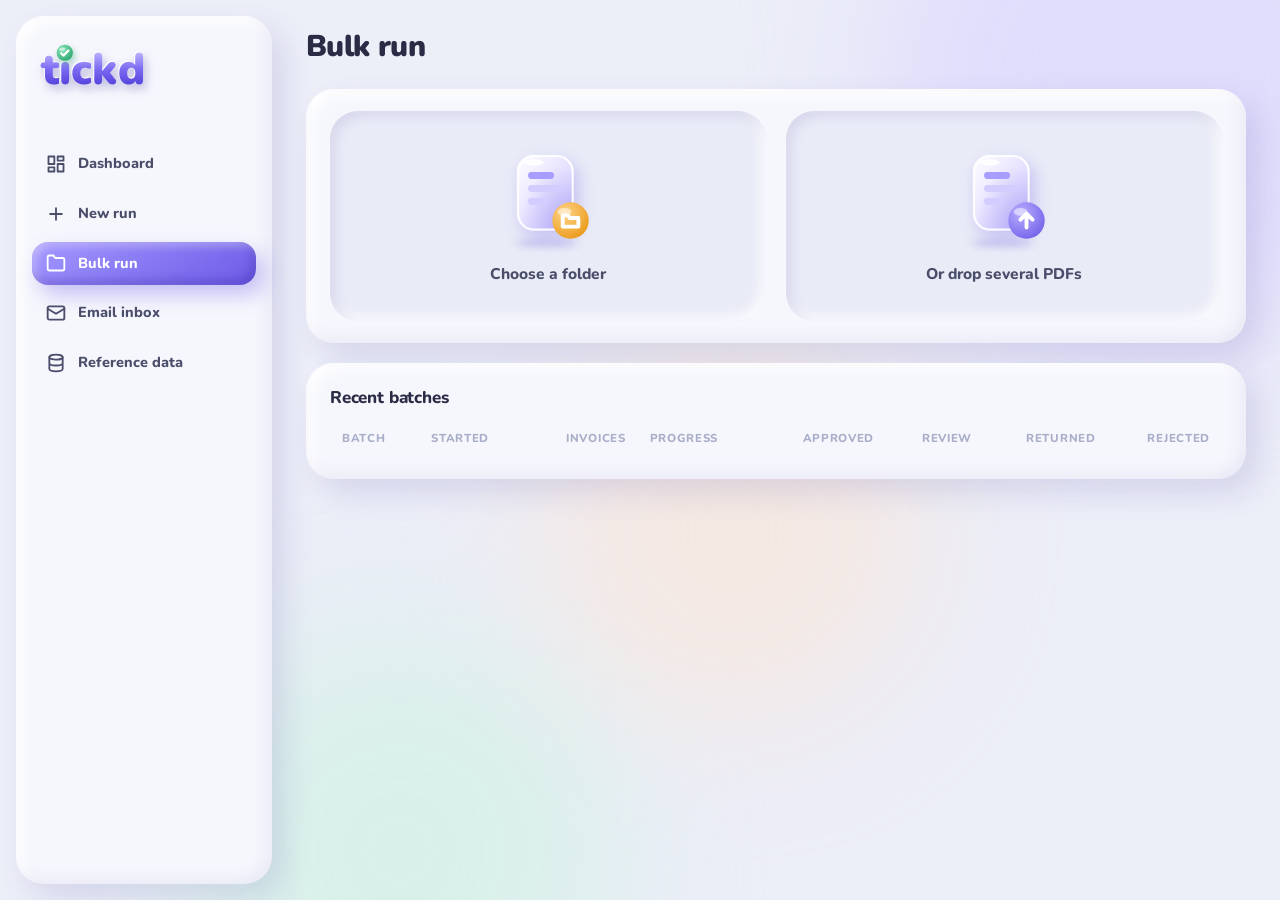
==== commit 77c1daf8: "Brand: tickd, with an animated clay wordmark tickd (said ticked): the auditor's tick mark for every " ====
--- a/static/bulk.html
+++ b/static/bulk.html
@@ -3,7 +3,8 @@
 <head>
   <meta charset="utf-8">
   <meta name="viewport" content="width=device-width, initial-scale=1">
-  <title>Bulk run · Invoice Agent</title>
+  <title>Bulk run · tickd</title>
+  <link rel="icon" href="/static/favicon.svg" type="image/svg+xml">
   <link rel="preconnect" href="https://fonts.googleapis.com">
   <link href="https://fonts.googleapis.com/css2?family=Nunito:wght@400;600;700;800;900&display=swap" rel="stylesheet">
   <link rel="stylesheet" href="/static/styles.css">
--- a/static/styles.css
+++ b/static/styles.css
@@ -68,10 +68,59 @@
   padding: 22px 16px; display: flex; flex-direction: column; gap: 28px;
   animation: slide-in 0.7s var(--ease) both;
 }
-.brand { display: flex; align-items: center; gap: 10px; padding: 0 4px; }
-.brand .clay-art { flex: none; }
-.brand-name { font-weight: 900; font-size: 18px; letter-spacing: -0.02em; line-height: 1.1; }
-.brand-name span { color: var(--violet); }
+/* ---------- the tickd wordmark ----------
+   Each letter is clay: a light-to-deep gradient fill, a white rim top-left and a soft shade bottom-right.
+   The dot of the i is the logo itself, a green clay tick. .intro plays once on load, .party on hover. */
+.wordmark {
+  position: relative; display: inline-flex; align-items: flex-end; align-self: flex-start;
+  padding: 10px 10px 22px 8px; font-size: 44px; font-weight: 900; line-height: 1; letter-spacing: -0.035em;
+  text-decoration: none !important; cursor: pointer; user-select: none; -webkit-tap-highlight-color: transparent;
+}
+.wordmark .l { position: relative; display: inline-block; }
+/* Two clays stacked in one tall gradient: violet on top, the letter's own colour below. Hover slides the window
+   down, so the new colour rises through the letter like liquid filling it; leaving drains it back. */
+.wordmark .in {
+  --t0: #cbc3ff; --t1: #7b6bf2; --t2: #4a39d4;
+  display: inline-block; padding: 0 0.015em; transform-origin: 50% 100%;
+  background-image: linear-gradient(180deg, #cbc3ff 0%, #7b6bf2 24%, #4a39d4 47%, var(--t0) 53%, var(--t1) 77%, var(--t2) 100%);
+  background-size: 100% 200%; background-position: 0 0;
+  -webkit-background-clip: text; background-clip: text; color: transparent;
+  filter: drop-shadow(-1px -1px 0 rgba(255, 255, 255, 0.95)) drop-shadow(3px 5px 5px rgba(70, 60, 160, 0.3));
+  transition: background-position 0.65s var(--ease) calc(var(--i) * 65ms);
+  animation: idle-bob 9s ease-in-out infinite; animation-delay: calc(4s + var(--i) * 120ms);
+}
+.wordmark .l:nth-child(1) .in { --t0: #b8f5d8; --t1: #3fc98a; --t2: #13875a; }   /* mint */
+.wordmark .l:nth-child(2) .in { --t0: #ffe4a8; --t1: #ffb52e; --t2: #e57a00; }   /* amber */
+.wordmark .l:nth-child(3) .in { --t0: #ffc6c6; --t1: #ff6b6b; --t2: #d8343f; }   /* coral */
+.wordmark .l:nth-child(4) .in { --t0: #c2e0ff; --t1: #4d9bff; --t2: #2362d6; }   /* sky */
+.wordmark .l:nth-child(5) .in { --t0: #e8d6ff; --t1: #b27cff; --t2: #7a3ddf; }   /* lilac */
+.wordmark:hover .in { background-position: 0 100%; }
+.wordmark .tick-dot {
+  position: absolute; left: 50%; top: -0.1em; width: 0.4em; height: 0.4em; margin-left: -0.2em;
+  filter: drop-shadow(2px 3px 3px rgba(31, 157, 99, 0.4));
+  animation: wink 9s var(--ease) 6s infinite;
+}
+.wordmark .tick-dot svg { display: block; width: 100%; height: 100%; }
+.wordmark .tick-dot path { stroke-dasharray: 100; }
+.wordmark .tagline {
+  position: absolute; left: 10px; bottom: 2px; font-size: 12px; font-weight: 800; letter-spacing: 0.02em;
+  color: var(--muted); white-space: nowrap; opacity: 0; transform: translateY(8px);
+  transition: opacity 0.3s, transform 0.5s var(--spring);
+}
+.wordmark:hover .tagline { opacity: 1; transform: none; transition-delay: 0.3s; }
+.wordmark .tagline b { color: var(--mint); }
+
+.wordmark.intro .l { animation: clay-drop 0.9s var(--spring) backwards; animation-delay: calc(0.15s + var(--i) * 95ms); }
+.wordmark.intro .tick-dot { animation: dot-in 0.9s var(--spring) 0.75s backwards; }
+.wordmark.intro .tick-dot path { animation: draw 0.5s var(--ease) 1.35s backwards; }
+.wordmark.party .in { animation: hop 0.8s var(--ease) both; animation-delay: calc(var(--i) * 70ms); }
+.wordmark.party .tick-dot { animation: dot-flip 1.05s var(--ease) 0.12s; }
+.wordmark.party .tick-dot path { animation: redraw 0.45s var(--ease) 0.75s backwards; }
+.spark {
+  position: fixed; z-index: 60; pointer-events: none; width: 9px; height: 9px; margin: -4.5px 0 0 -4.5px;
+  border-radius: 2px; animation: spark 0.75s var(--ease) forwards;
+}
+.spark.round { border-radius: 50%; }
 nav { display: flex; flex-direction: column; gap: 6px; }
 nav a {
   display: flex; align-items: center; gap: 12px; padding: 11px 14px; border-radius: 16px;
@@ -422,6 +471,42 @@
   0% { box-shadow: 0 0 0 0 rgba(47, 127, 234, 0.45), var(--clay-shadow-sm); }
   100% { box-shadow: 0 0 0 14px rgba(47, 127, 234, 0), var(--clay-shadow-sm); }
 }
+@keyframes clay-drop {
+  0% { opacity: 0; transform: translateY(-46px) scale(0.85, 1.2); }
+  45% { opacity: 1; transform: translateY(0) scale(1.22, 0.78); }
+  65% { transform: translateY(-6px) scale(0.94, 1.08); }
+  82% { transform: translateY(0) scale(1.05, 0.95); }
+  100% { transform: none; }
+}
+@keyframes dot-in {
+  0% { opacity: 0; transform: translateY(-34px) scale(0) rotate(-200deg); }
+  60% { opacity: 1; transform: translateY(3px) scale(1.3, 1.1) rotate(12deg); }
+  80% { transform: translateY(0) scale(0.92) rotate(-4deg); }
+  100% { transform: none; }
+}
+@keyframes hop {
+  0% { transform: none; }
+  16% { transform: scale(1.16, 0.8); }
+  44% { transform: translateY(-18px) scale(0.88, 1.14) rotate(-5deg); }
+  68% { transform: translateY(0) scale(1.16, 0.84); }
+  84% { transform: scale(0.96, 1.05); }
+  100% { transform: none; }
+}
+@keyframes dot-flip {
+  0% { transform: none; }
+  14% { transform: translateY(4px) scale(1.25, 0.75); }
+  45% { transform: translateY(-34px) rotate(200deg) scale(1.25); }
+  62% { transform: translateY(-38px) rotate(360deg) scale(1.35); }
+  82% { transform: translateY(3px) rotate(360deg) scale(1.25, 0.8); }
+  100% { transform: rotate(360deg); }
+}
+@keyframes redraw { from { stroke-dashoffset: 100; } to { stroke-dashoffset: 0; } }
+@keyframes idle-bob { 0%, 6%, 100% { transform: none; } 3% { transform: translateY(-4px) scale(0.97, 1.04); } }
+@keyframes wink { 0%, 90%, 100% { transform: none; } 93% { transform: rotate(-24deg) scale(1.18); } 96% { transform: rotate(12deg) scale(0.96); } }
+@keyframes spark {
+  0% { transform: translate(0, 0) rotate(45deg) scale(1.3); opacity: 1; }
+  100% { transform: translate(var(--dx), var(--dy)) rotate(225deg) scale(0); opacity: 0; }
+}
 @keyframes confetti {
   0% { transform: translate(0, 0) rotate(0) scale(1); opacity: 1; }
   40% { transform: translate(calc(var(--dx) * 0.75), var(--up)) rotate(calc(var(--rot) * 0.5)); opacity: 1; }
@@ -439,7 +524,8 @@
   aside { position: static; height: auto; margin: 12px 12px 0; padding: 12px; flex-direction: row; align-items: center; gap: 12px; overflow-x: auto; }
   nav { flex-direction: row; }
   nav a { padding: 9px 12px; white-space: nowrap; }
-  .brand-name { display: none; }
+  .wordmark { font-size: 30px; padding: 6px 6px 6px 4px; }
+  .wordmark .tagline { display: none; }
   main { padding: 18px 16px 40px; }
   .kpis { grid-template-columns: repeat(2, minmax(0, 1fr)); }
   .card { padding: 18px; overflow-x: auto; }
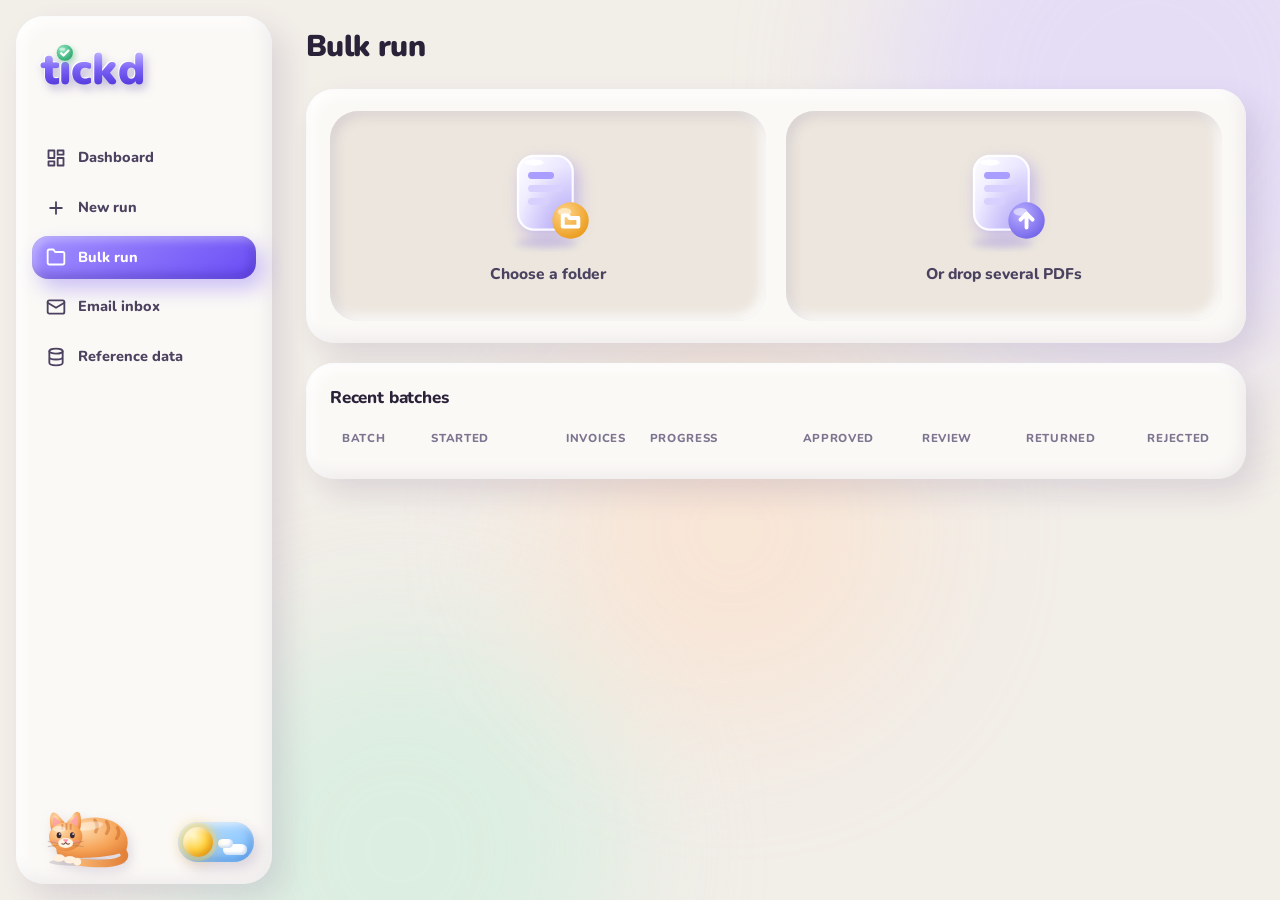
==== commit d3203ee2: "Night mode with a sleeping cat, and a warmer palette Palette: day is Porcelain and Ube (warm porcela" ====
--- a/static/bulk.html
+++ b/static/bulk.html
@@ -8,6 +8,7 @@
   <link rel="preconnect" href="https://fonts.googleapis.com">
   <link href="https://fonts.googleapis.com/css2?family=Nunito:wght@400;600;700;800;900&display=swap" rel="stylesheet">
   <link rel="stylesheet" href="/static/styles.css">
+  <script>try{var t=localStorage.getItem("tickd-theme")||(matchMedia("(prefers-color-scheme: dark)").matches?"night":"day");document.documentElement.dataset.theme=t}catch(e){}</script>
 </head>
 <body>
   <aside id="sidebar"></aside>
--- a/static/styles.css
+++ b/static/styles.css
@@ -1,34 +1,100 @@
-/* Claymorphism: soft pastel surfaces that look pressed out of clay - a colored drop shadow outside, a light
-   highlight top-left and a soft shade bottom-right inside. Motion is springy but short, and off for reduced motion. */
+/* tickd - claymorphism. Surfaces look pressed out of clay: a soft drop shadow outside, a highlight top-left and
+   a shade bottom-right inside. Two palettes:
+     Day  "Porcelain & Ube": warm porcelain, aubergine ink, ube purple, matcha / apricot / guava / lavender / blueberry.
+     Night "Midnight Clay":  deep aubergine night, clay that keeps its depth, an aurora and a few stars.
+   Colours are tokens; [data-theme="night"] swaps them. Motion is springy but short, and off for reduced motion. */
 :root {
-  --bg: #eceef8;
-  --clay: #f6f7fd;
-  --clay-2: #e9ebf7;
-  --ink: #2a2c45;
-  --ink-2: #4a4e6a;
-  --muted: #7b80a0;
-  --faint: #a9aec8;
-  --line: rgba(120, 118, 190, 0.14);
-
-  --violet: #6c5ce7; --violet-2: #a397ff; --violet-soft: #e7e3ff;
-  --mint: #1f9d63;   --mint-2: #6fdcaa;   --mint-soft: #dbf5e8;
-  --amber: #c97a06;  --amber-2: #ffc766;  --amber-soft: #fff0d4;
-  --coral: #e0474c;  --coral-2: #ff9a9a;  --coral-soft: #ffe2e2;
-  --lilac: #8a4de6;  --lilac-2: #cfa8ff;  --lilac-soft: #f1e7ff;
-  --sky: #2f7fea;    --sky-2: #8cc0ff;    --sky-soft: #e0ecff;
+  color-scheme: light;
+  --bg: #f2eee8;
+  --clay: #fbf9f6;
+  --clay-2: #ece6de;
+  --ink: #2a2238;
+  --ink-2: #4b4260;
+  --muted: #7d7490;
+  --faint: #b0a7bb;
+  --line: rgba(74, 58, 100, 0.1);
+  --hover: rgba(255, 255, 255, 0.9);
+
+  /* text and tint colours (theme-aware) */
+  --violet: #6a4cf5; --violet-2: #a391ff; --violet-soft: #ebe6ff;
+  --mint: #1f8a57;   --mint-soft: #dcf3e6;
+  --amber: #b86a04;  --amber-soft: #fdefd6;
+  --coral: #d93a53;  --coral-soft: #ffe3e7;
+  --lilac: #8446dc;  --lilac-soft: #f2e8ff;
+  --sky: #2b6fd6;    --sky-soft: #e2edff;
+
+  /* clay objects (buttons, badges, bars, stage dots): the same vivid clay in both themes */
+  --o-violet: #6a4cf5; --o-violet-2: #a391ff;
+  --o-mint: #23945f;   --o-mint-2: #7fdcae;
+  --o-amber: #ec8a0c;  --o-amber-2: #ffc267;
+  --o-coral: #e0445c;  --o-coral-2: #ff9aa8;
+  --o-lilac: #8b4fe0;  --o-lilac-2: #cfa5ff;
+  --o-sky: #2f76e0;    --o-sky-2: #8cc0ff;
+  --o-grey: #b0a7bb;   --o-grey-2: #e4dfe9;
+
+  --btn-shadow: 8px 10px 20px rgba(106, 76, 245, 0.32), inset -4px -5px 10px rgba(30, 10, 120, 0.25),
+    inset 4px 4px 8px rgba(255, 255, 255, 0.35);
+  --clay-shadow: 12px 14px 30px rgba(88, 66, 120, 0.14), inset -6px -6px 14px rgba(88, 66, 120, 0.07),
+    inset 6px 6px 14px rgba(255, 255, 255, 0.95);
+  --clay-shadow-sm: 6px 8px 16px rgba(88, 66, 120, 0.13), inset -3px -3px 8px rgba(88, 66, 120, 0.07),
+    inset 3px 3px 8px rgba(255, 255, 255, 0.95);
+  --clay-lift: 16px 20px 36px rgba(88, 66, 120, 0.2), inset -6px -6px 14px rgba(88, 66, 120, 0.07),
+    inset 6px 6px 14px rgba(255, 255, 255, 0.95);
+  --clay-inset: inset 5px 5px 12px rgba(88, 66, 120, 0.13), inset -5px -5px 12px rgba(255, 255, 255, 0.9);
+  --pill-shadow: inset 2px 2px 4px rgba(255, 255, 255, 0.9), inset -2px -2px 5px rgba(88, 66, 120, 0.12);
+
+  --blob-1: #dcd2ff; --blob-2: #cdeedd; --blob-3: #ffdcc2; --blob-opacity: 0.6;
+  --wm-0: #cbc3ff; --wm-1: #7b62f5; --wm-2: #4a2fd6;
+  --wm-rim: rgba(255, 255, 255, 0.95); --wm-shade: rgba(70, 50, 150, 0.3);
+  --paper-0: #ffffff; --paper-1: #d5ccff; --paper-line-1: #a99dff; --paper-line-2: #d8d1ff; --paper-rim: #ffffff;
+  --toast-bg: #2a2238; --toast-fg: #ffffff;
+  --switch-shadow: rgba(88, 66, 120, 0.2);
+  --doc-filter: none;
 
   --r-lg: 28px;
   --r: 20px;
-  --r-sm: 14px;
-  --clay-shadow: 12px 14px 30px rgba(96, 90, 170, 0.16), inset -6px -6px 14px rgba(96, 90, 170, 0.08),
-    inset 6px 6px 14px rgba(255, 255, 255, 0.95);
-  --clay-shadow-sm: 6px 8px 16px rgba(96, 90, 170, 0.14), inset -3px -3px 8px rgba(96, 90, 170, 0.08),
-    inset 3px 3px 8px rgba(255, 255, 255, 0.95);
-  --clay-lift: 16px 20px 36px rgba(96, 90, 170, 0.22), inset -6px -6px 14px rgba(96, 90, 170, 0.08),
-    inset 6px 6px 14px rgba(255, 255, 255, 0.95);
-  --clay-inset: inset 5px 5px 12px rgba(96, 90, 170, 0.14), inset -5px -5px 12px rgba(255, 255, 255, 0.9);
   --spring: cubic-bezier(0.34, 1.56, 0.64, 1);
   --ease: cubic-bezier(0.2, 0.8, 0.2, 1);
+}
+
+:root[data-theme="night"] {
+  color-scheme: dark;
+  --bg: #13111d;
+  --clay: #1e1b2d;
+  --clay-2: #171524;
+  --ink: #efeaf8;
+  --ink-2: #cbc3df;
+  --muted: #9a93b3;
+  --faint: #6c6689;
+  --line: rgba(255, 255, 255, 0.07);
+  --hover: rgba(255, 255, 255, 0.05);
+
+  --violet: #a594ff; --violet-2: #c4b8ff; --violet-soft: rgba(143, 123, 255, 0.17);
+  --mint: #6fdca8;   --mint-soft: rgba(95, 211, 156, 0.14);
+  --amber: #ffbe5c;  --amber-soft: rgba(255, 181, 71, 0.14);
+  --coral: #ff8497;  --coral-soft: rgba(255, 122, 142, 0.15);
+  --lilac: #c99bff;  --lilac-soft: rgba(192, 139, 255, 0.15);
+  --sky: #7db3ff;    --sky-soft: rgba(106, 168, 255, 0.15);
+  --o-grey: #57516f; --o-grey-2: #7b7597;
+
+  --btn-shadow: 8px 10px 22px rgba(0, 0, 0, 0.45), inset -4px -5px 10px rgba(20, 5, 90, 0.35),
+    inset 4px 4px 8px rgba(255, 255, 255, 0.25);
+  --clay-shadow: 12px 14px 30px rgba(0, 0, 0, 0.42), inset -6px -6px 14px rgba(0, 0, 0, 0.28),
+    inset 6px 6px 14px rgba(255, 255, 255, 0.045);
+  --clay-shadow-sm: 6px 8px 16px rgba(0, 0, 0, 0.38), inset -3px -3px 8px rgba(0, 0, 0, 0.25),
+    inset 3px 3px 8px rgba(255, 255, 255, 0.05);
+  --clay-lift: 16px 20px 38px rgba(0, 0, 0, 0.5), inset -6px -6px 14px rgba(0, 0, 0, 0.28),
+    inset 6px 6px 14px rgba(255, 255, 255, 0.06);
+  --clay-inset: inset 5px 5px 12px rgba(0, 0, 0, 0.45), inset -5px -5px 12px rgba(255, 255, 255, 0.035);
+  --pill-shadow: inset 2px 2px 4px rgba(255, 255, 255, 0.05), inset -2px -2px 5px rgba(0, 0, 0, 0.3);
+
+  --blob-1: #3b2b8f; --blob-2: #0f4d4a; --blob-3: #5a1f57; --blob-opacity: 0.5;
+  --wm-0: #eee9ff; --wm-1: #ab9bff; --wm-2: #7458ff;
+  --wm-rim: rgba(255, 255, 255, 0.22); --wm-shade: rgba(0, 0, 0, 0.55);
+  --paper-0: #f1edff; --paper-1: #a89bf0; --paper-line-1: #7d6de6; --paper-line-2: #c9c0f6; --paper-rim: rgba(255, 255, 255, 0.55);
+  --toast-bg: #efeaf8; --toast-fg: #1e1b2d;
+  --switch-shadow: rgba(0, 0, 0, 0.45);
+  --doc-filter: brightness(0.9) contrast(0.95);
 }
 
 * { box-sizing: border-box; }
@@ -44,6 +110,7 @@
   grid-template-columns: 272px minmax(0, 1fr);
   min-height: 100vh;
   -webkit-font-smoothing: antialiased;
+  transition: background-color 0.5s var(--ease), color 0.5s var(--ease);
 }
 a { color: var(--violet); text-decoration: none; font-weight: 700; }
 a:hover { text-decoration: underline; }
@@ -54,22 +121,53 @@
 .nowrap { white-space: nowrap; }
 .clamp { display: -webkit-box; -webkit-line-clamp: 2; -webkit-box-orient: vertical; overflow: hidden; }
 
-/* ---------- drifting background blobs ---------- */
+/* the theme change spreads as a circle from the switch (View Transitions); JS drives the clip-path */
+::view-transition-old(root), ::view-transition-new(root) { animation: none; mix-blend-mode: normal; }
+
+/* ---------- drifting background blobs, and stars at night ---------- */
 .bg { position: fixed; inset: 0; z-index: -1; overflow: hidden; pointer-events: none; }
-.bg span { position: absolute; border-radius: 50%; filter: blur(70px); opacity: 0.6; animation: drift 28s ease-in-out infinite alternate; }
-.bg span:nth-child(1) { width: 540px; height: 540px; background: #d8d1ff; top: -180px; right: -140px; }
-.bg span:nth-child(2) { width: 440px; height: 440px; background: #cdf2e1; bottom: -170px; left: 180px; animation-duration: 34s; }
-.bg span:nth-child(3) { width: 380px; height: 380px; background: #ffe2c9; top: 38%; right: 28%; opacity: 0.45; animation-duration: 40s; }
+.bg span {
+  position: absolute; border-radius: 50%; filter: blur(70px); opacity: var(--blob-opacity);
+  animation: drift 28s ease-in-out infinite alternate; transition: background-color 0.8s var(--ease);
+}
+.bg span:nth-child(1) { width: 540px; height: 540px; background: var(--blob-1); top: -180px; right: -140px; }
+.bg span:nth-child(2) { width: 440px; height: 440px; background: var(--blob-2); bottom: -170px; left: 180px; animation-duration: 34s; }
+.bg span:nth-child(3) { width: 380px; height: 380px; background: var(--blob-3); top: 38%; right: 28%; opacity: calc(var(--blob-opacity) * 0.75); animation-duration: 40s; }
+.bg i { position: absolute; width: 2px; height: 2px; border-radius: 50%; background: #fff; opacity: 0; transition: opacity 1s; }
+.bg i.big { width: 3px; height: 3px; box-shadow: 0 0 6px rgba(255, 255, 255, 0.8); }
+[data-theme="night"] .bg i { opacity: 0.7; animation: twinkle 3.6s ease-in-out infinite; }
 
 /* ---------- sidebar ---------- */
 aside {
   position: sticky; top: 16px; height: calc(100vh - 32px); margin: 16px 0 16px 16px;
   background: var(--clay); border-radius: var(--r-lg); box-shadow: var(--clay-shadow);
-  padding: 22px 16px; display: flex; flex-direction: column; gap: 28px;
+  padding: 22px 16px 18px; display: flex; flex-direction: column; gap: 22px;
   animation: slide-in 0.7s var(--ease) both;
 }
+nav { display: flex; flex-direction: column; gap: 6px; }
+nav a {
+  display: flex; align-items: center; gap: 12px; padding: 11px 14px; border-radius: 16px;
+  color: var(--ink-2); font-weight: 800; text-decoration: none !important;
+  transition: transform 0.3s var(--spring), background 0.2s, box-shadow 0.2s, color 0.2s;
+}
+nav a svg { width: 20px; height: 20px; flex: none; }
+nav a:hover { background: var(--hover); box-shadow: var(--clay-shadow-sm); transform: translateX(4px); }
+nav a.active {
+  color: #fff; background: linear-gradient(145deg, var(--o-violet-2), var(--o-violet)); box-shadow: var(--btn-shadow);
+  animation: jelly 0.8s var(--ease) 0.2s backwards;
+}
+.nav-badge {
+  margin-left: auto; min-width: 24px; height: 24px; padding: 0 7px; border-radius: 999px;
+  display: grid; place-items: center; font-size: 12px; font-weight: 900;
+  color: #6e4100; background: linear-gradient(145deg, #ffe0a3, var(--o-amber-2));
+  box-shadow: inset 2px 2px 4px rgba(255, 255, 255, 0.7), inset -2px -2px 4px rgba(160, 90, 0, 0.2);
+  animation: wiggle 3.2s ease-in-out infinite;
+}
+nav a.active .nav-badge { background: #fff; color: var(--o-violet); }
+.sidebar-foot { margin-top: auto; display: flex; align-items: flex-end; justify-content: space-between; gap: 6px; padding: 0 2px; }
+
 /* ---------- the tickd wordmark ----------
-   Each letter is clay: a light-to-deep gradient fill, a white rim top-left and a soft shade bottom-right.
+   Each letter is clay: a light-to-deep fill, a rim top-left and a soft shade bottom-right.
    The dot of the i is the logo itself, a green clay tick. .intro plays once on load, .party on hover. */
 .wordmark {
   position: relative; display: inline-flex; align-items: flex-end; align-self: flex-start;
@@ -77,23 +175,23 @@
   text-decoration: none !important; cursor: pointer; user-select: none; -webkit-tap-highlight-color: transparent;
 }
 .wordmark .l { position: relative; display: inline-block; }
-/* Two clays stacked in one tall gradient: violet on top, the letter's own colour below. Hover slides the window
+/* Two clays stacked in one tall gradient: brand ube on top, the letter's own colour below. Hover slides the window
    down, so the new colour rises through the letter like liquid filling it; leaving drains it back. */
 .wordmark .in {
   --t0: #cbc3ff; --t1: #7b6bf2; --t2: #4a39d4;
   display: inline-block; padding: 0 0.015em; transform-origin: 50% 100%;
-  background-image: linear-gradient(180deg, #cbc3ff 0%, #7b6bf2 24%, #4a39d4 47%, var(--t0) 53%, var(--t1) 77%, var(--t2) 100%);
+  background-image: linear-gradient(180deg, var(--wm-0) 0%, var(--wm-1) 24%, var(--wm-2) 47%, var(--t0) 53%, var(--t1) 77%, var(--t2) 100%);
   background-size: 100% 200%; background-position: 0 0;
   -webkit-background-clip: text; background-clip: text; color: transparent;
-  filter: drop-shadow(-1px -1px 0 rgba(255, 255, 255, 0.95)) drop-shadow(3px 5px 5px rgba(70, 60, 160, 0.3));
+  filter: drop-shadow(-1px -1px 0 var(--wm-rim)) drop-shadow(3px 5px 5px var(--wm-shade));
   transition: background-position 0.65s var(--ease) calc(var(--i) * 65ms);
   animation: idle-bob 9s ease-in-out infinite; animation-delay: calc(4s + var(--i) * 120ms);
 }
-.wordmark .l:nth-child(1) .in { --t0: #b8f5d8; --t1: #3fc98a; --t2: #13875a; }   /* mint */
-.wordmark .l:nth-child(2) .in { --t0: #ffe4a8; --t1: #ffb52e; --t2: #e57a00; }   /* amber */
-.wordmark .l:nth-child(3) .in { --t0: #ffc6c6; --t1: #ff6b6b; --t2: #d8343f; }   /* coral */
-.wordmark .l:nth-child(4) .in { --t0: #c2e0ff; --t1: #4d9bff; --t2: #2362d6; }   /* sky */
-.wordmark .l:nth-child(5) .in { --t0: #e8d6ff; --t1: #b27cff; --t2: #7a3ddf; }   /* lilac */
+.wordmark .l:nth-child(1) .in { --t0: #b8f5d8; --t1: #3fc98a; --t2: #13875a; }   /* matcha */
+.wordmark .l:nth-child(2) .in { --t0: #ffe4a8; --t1: #ffb52e; --t2: #e57a00; }   /* apricot */
+.wordmark .l:nth-child(3) .in { --t0: #ffc6cf; --t1: #ff6b83; --t2: #d8344f; }   /* guava */
+.wordmark .l:nth-child(4) .in { --t0: #c2e0ff; --t1: #4d9bff; --t2: #2362d6; }   /* blueberry */
+.wordmark .l:nth-child(5) .in { --t0: #e8d6ff; --t1: #b27cff; --t2: #7a3ddf; }   /* lavender */
 .wordmark:hover .in { background-position: 0 100%; }
 .wordmark .tick-dot {
   position: absolute; left: 50%; top: -0.1em; width: 0.4em; height: 0.4em; margin-left: -0.2em;
@@ -109,7 +207,6 @@
 }
 .wordmark:hover .tagline { opacity: 1; transform: none; transition-delay: 0.3s; }
 .wordmark .tagline b { color: var(--mint); }
-
 .wordmark.intro .l { animation: clay-drop 0.9s var(--spring) backwards; animation-delay: calc(0.15s + var(--i) * 95ms); }
 .wordmark.intro .tick-dot { animation: dot-in 0.9s var(--spring) 0.75s backwards; }
 .wordmark.intro .tick-dot path { animation: draw 0.5s var(--ease) 1.35s backwards; }
@@ -121,28 +218,102 @@
   border-radius: 2px; animation: spark 0.75s var(--ease) forwards;
 }
 .spark.round { border-radius: 50%; }
-nav { display: flex; flex-direction: column; gap: 6px; }
-nav a {
-  display: flex; align-items: center; gap: 12px; padding: 11px 14px; border-radius: 16px;
-  color: var(--ink-2); font-weight: 800; text-decoration: none !important;
-  transition: transform 0.3s var(--spring), background 0.2s, box-shadow 0.2s, color 0.2s;
-}
-nav a svg { width: 20px; height: 20px; flex: none; }
-nav a:hover { background: rgba(255, 255, 255, 0.75); box-shadow: var(--clay-shadow-sm); transform: translateX(4px); }
-nav a.active {
-  color: #fff; background: linear-gradient(145deg, var(--violet-2), var(--violet));
-  box-shadow: 8px 10px 20px rgba(108, 92, 231, 0.35), inset -4px -5px 10px rgba(40, 20, 140, 0.25),
-    inset 4px 4px 8px rgba(255, 255, 255, 0.35);
-  animation: jelly 0.8s var(--ease) 0.2s backwards;
-}
-.nav-badge {
-  margin-left: auto; min-width: 24px; height: 24px; padding: 0 7px; border-radius: 999px;
-  display: grid; place-items: center; font-size: 12px; font-weight: 900;
-  color: #7a4a00; background: linear-gradient(145deg, #ffe0a3, var(--amber-2));
-  box-shadow: inset 2px 2px 4px rgba(255, 255, 255, 0.7), inset -2px -2px 4px rgba(160, 90, 0, 0.2);
-  animation: wiggle 3.2s ease-in-out infinite;
-}
-nav a.active .nav-badge { background: #fff; color: var(--violet); }
+
+/* ---------- day / night switch: a sky with a sun that rolls over and becomes the moon ---------- */
+.theme-switch {
+  position: relative; flex: none; width: 76px; height: 40px; padding: 0; margin-bottom: 4px; border: none;
+  border-radius: 999px; background: none; cursor: pointer; -webkit-tap-highlight-color: transparent;
+}
+.theme-switch:focus-visible { outline: 3px solid var(--violet-2); outline-offset: 3px; }
+.theme-switch .track {
+  position: absolute; inset: 0; border-radius: 999px; overflow: hidden;
+  background: linear-gradient(160deg, #c4e6ff, #74b8ff);
+  box-shadow: inset 3px 3px 6px rgba(255, 255, 255, 0.6), inset -4px -4px 8px rgba(25, 90, 170, 0.3),
+    5px 7px 14px var(--switch-shadow);
+}
+.theme-switch .night-sky {
+  position: absolute; inset: 0; background: linear-gradient(160deg, #3b3080, #15113a);
+  box-shadow: inset 3px 3px 6px rgba(255, 255, 255, 0.12), inset -4px -4px 8px rgba(0, 0, 0, 0.4);
+  opacity: 0; transition: opacity 0.6s var(--ease);
+}
+.theme-switch .stars i {
+  position: absolute; width: 3px; height: 3px; border-radius: 50%; background: #fff; opacity: 0; transform: scale(0);
+  transition: opacity 0.3s, transform 0.5s var(--spring);
+}
+.theme-switch .stars i:nth-child(1) { left: 10px; top: 9px; }
+.theme-switch .stars i:nth-child(2) { left: 21px; top: 23px; width: 2px; height: 2px; }
+.theme-switch .stars i:nth-child(3) { left: 31px; top: 11px; width: 3.5px; height: 3.5px; }
+.theme-switch .stars i:nth-child(4) { left: 13px; top: 28px; width: 2px; height: 2px; }
+.theme-switch .stars i:nth-child(5) { left: 36px; top: 27px; width: 2px; height: 2px; }
+.theme-switch .clouds i {
+  position: absolute; border-radius: 999px; background: #fff;
+  box-shadow: inset -2px -2px 3px rgba(110, 160, 225, 0.35); transition: transform 0.55s var(--ease), opacity 0.4s;
+}
+.theme-switch .clouds i:nth-child(1) { width: 24px; height: 11px; right: 7px; bottom: 7px; }
+.theme-switch .clouds i:nth-child(2) { width: 15px; height: 9px; right: 21px; bottom: 14px; transition-delay: 0.05s; }
+.theme-switch .knob {
+  position: absolute; top: 5px; left: 5px; width: 30px; height: 30px; border-radius: 50%;
+  background: radial-gradient(circle at 35% 30%, #fff6c4, #ffd23f 50%, #f4a10b);
+  box-shadow: 0 0 0 4px rgba(255, 214, 80, 0.28), 0 0 16px rgba(255, 190, 40, 0.65),
+    inset -3px -3px 6px rgba(190, 100, 0, 0.35), inset 3px 3px 5px rgba(255, 255, 255, 0.7);
+  transition: transform 0.75s var(--spring), box-shadow 0.5s;
+  animation: sun-pulse 3.2s ease-in-out infinite;
+}
+.theme-switch .knob::after {
+  content: ""; position: absolute; inset: 0; border-radius: 50%;
+  background: radial-gradient(circle at 35% 30%, #ffffff, #e6e0f8 55%, #bcb1e2); opacity: 0; transition: opacity 0.45s 0.1s;
+}
+.theme-switch .knob i {
+  position: absolute; z-index: 1; border-radius: 50%; background: rgba(150, 138, 196, 0.55);
+  box-shadow: inset 1px 1px 2px rgba(80, 70, 130, 0.45); opacity: 0; transition: opacity 0.4s 0.25s;
+}
+.theme-switch .knob i:nth-child(1) { width: 7px; height: 7px; left: 7px; top: 8px; }
+.theme-switch .knob i:nth-child(2) { width: 5px; height: 5px; left: 17px; top: 16px; }
+.theme-switch .knob i:nth-child(3) { width: 4px; height: 4px; left: 9px; top: 19px; }
+.theme-switch:active .knob { transform: scale(0.88); }
+[data-theme="night"] .theme-switch .night-sky { opacity: 1; }
+[data-theme="night"] .theme-switch .stars i { opacity: 1; transform: scale(1); animation: twinkle 2.6s ease-in-out infinite; }
+[data-theme="night"] .theme-switch .stars i:nth-child(2) { transition-delay: 0.3s; animation-delay: 0.4s; }
+[data-theme="night"] .theme-switch .stars i:nth-child(3) { transition-delay: 0.36s; animation-delay: 0.9s; }
+[data-theme="night"] .theme-switch .stars i:nth-child(4) { transition-delay: 0.42s; animation-delay: 1.3s; }
+[data-theme="night"] .theme-switch .stars i:nth-child(5) { transition-delay: 0.48s; animation-delay: 1.8s; }
+[data-theme="night"] .theme-switch .clouds i { transform: translateY(20px); opacity: 0; }
+[data-theme="night"] .theme-switch .knob {
+  transform: translateX(36px) rotate(-320deg); animation: none;
+  box-shadow: 0 0 0 4px rgba(200, 190, 255, 0.14), 0 0 18px rgba(190, 175, 255, 0.5),
+    inset -3px -3px 6px rgba(90, 80, 150, 0.35), inset 3px 3px 5px rgba(255, 255, 255, 0.8);
+}
+[data-theme="night"] .theme-switch:active .knob { transform: translateX(36px) rotate(-320deg) scale(0.88); }
+[data-theme="night"] .theme-switch .knob::after, [data-theme="night"] .theme-switch .knob i { opacity: 1; }
+
+/* ---------- the tickd cat: awake by day, curled asleep at night ---------- */
+.cat { flex: none; overflow: visible; cursor: pointer; filter: drop-shadow(3px 5px 6px rgba(88, 66, 120, 0.18)); transition: filter 0.8s; }
+.cat g { transform-box: fill-box; }
+.cat .cat-body { transform-origin: 50% 100%; animation: breathe 3s ease-in-out infinite; }
+.cat .cat-head { transform-origin: 75% 95%; transition: transform 0.9s var(--ease) 0.15s; }
+.cat .cat-tail { transform-origin: 100% 0%; animation: tail-swish 3.4s ease-in-out infinite alternate; }
+.cat .ear-r { transform-origin: 30% 100%; animation: ear-twitch 7s ease-in-out 2s infinite; }
+.cat .ear-l { transform-origin: 70% 100%; transition: transform 0.8s var(--ease); }
+.cat .eyes-open { transform-origin: 50% 50%; animation: blink 5s ease-in-out 1s infinite; transition: opacity 0.35s 0.35s; }
+.cat .eyes-closed { opacity: 0; transition: opacity 0.3s; }
+.cat .zzz, .cat .heart { opacity: 0; }
+.cat .heart { transform-box: fill-box; transform-origin: center; }
+.cat .zzz text { opacity: 0; transform-box: fill-box; transform-origin: center; }
+.cat:hover .heart { animation: heart-float 1.3s var(--ease); }
+[data-theme="night"] .cat { filter: brightness(0.9) saturate(0.9) drop-shadow(0 0 10px rgba(190, 175, 255, 0.18)) drop-shadow(3px 5px 6px rgba(0, 0, 0, 0.4)); }
+[data-theme="night"] .cat .cat-head { transform: rotate(-9deg) translate(3px, 5px); }
+[data-theme="night"] .cat .cat-body { animation: breathe-deep 4.4s ease-in-out infinite; }
+[data-theme="night"] .cat .cat-tail { animation: tail-dream 9s ease-in-out infinite; }
+[data-theme="night"] .cat .ear-l { transform: rotate(-10deg); }
+[data-theme="night"] .cat .eyes-open { opacity: 0; animation: none; transition: opacity 0.35s 0.2s; }
+[data-theme="night"] .cat .eyes-closed { opacity: 1; transition: opacity 0.4s 0.55s; }
+[data-theme="night"] .cat .zzz { opacity: 1; }
+[data-theme="night"] .cat .zzz text { animation: zzz 2.7s ease-out infinite; }
+[data-theme="night"] .cat .zzz text:nth-child(1) { animation-delay: 1.2s; }
+[data-theme="night"] .cat .zzz text:nth-child(2) { animation-delay: 2.1s; }
+[data-theme="night"] .cat .zzz text:nth-child(3) { animation-delay: 3s; }
+.cat.waking { animation: cat-wake 0.85s var(--spring); }
+.cat.dozing { animation: cat-doze 1.4s var(--ease); }
 
 /* ---------- layout ---------- */
 main { padding: 30px 34px 60px; max-width: 1340px; width: 100%; }
@@ -151,13 +322,15 @@
 .grid { display: grid; gap: 20px; }
 .grid-2 { grid-template-columns: 1fr 1fr; }
 .grid-run { grid-template-columns: minmax(360px, 5fr) 7fr; align-items: start; }
-.stack > * + * { margin-top: 20px; }
-.card { background: var(--clay); border-radius: var(--r-lg); box-shadow: var(--clay-shadow); padding: 22px 24px; }
+.card {
+  background: var(--clay); border-radius: var(--r-lg); box-shadow: var(--clay-shadow); padding: 22px 24px;
+  transition: background-color 0.5s var(--ease);
+}
 .card-head { display: flex; align-items: center; justify-content: space-between; gap: 12px; margin-bottom: 14px; }
 .card-head h2 { margin: 0; }
 .tag {
   font-size: 12px; font-weight: 900; color: var(--violet); background: var(--violet-soft);
-  padding: 3px 11px; border-radius: 999px; box-shadow: inset 2px 2px 4px rgba(255, 255, 255, 0.8);
+  padding: 3px 11px; border-radius: 999px; box-shadow: var(--pill-shadow);
 }
 
 /* ---------- entrance motion ---------- */
@@ -174,18 +347,18 @@
 
 /* colored clay: icon blobs, badges */
 .blob {
-  --c1: var(--violet); --c2: var(--violet-2);
+  --c1: var(--o-violet); --c2: var(--o-violet-2);
   flex: none; width: 50px; height: 50px; border-radius: 17px; display: grid; place-items: center; color: #fff;
   background: linear-gradient(145deg, var(--c2), var(--c1));
   box-shadow: 6px 8px 16px color-mix(in srgb, var(--c1) 32%, transparent), inset -4px -5px 10px rgba(0, 0, 0, 0.14),
     inset 4px 4px 8px rgba(255, 255, 255, 0.45);
 }
 .blob svg { width: 24px; height: 24px; }
-.blob.mint { --c1: var(--mint); --c2: var(--mint-2); }
-.blob.amber { --c1: #e89410; --c2: var(--amber-2); }
-.blob.coral { --c1: var(--coral); --c2: var(--coral-2); }
-.blob.lilac { --c1: var(--lilac); --c2: var(--lilac-2); }
-.blob.sky { --c1: var(--sky); --c2: var(--sky-2); }
+.blob.mint { --c1: var(--o-mint); --c2: var(--o-mint-2); }
+.blob.amber { --c1: var(--o-amber); --c2: var(--o-amber-2); }
+.blob.coral { --c1: var(--o-coral); --c2: var(--o-coral-2); }
+.blob.lilac { --c1: var(--o-lilac); --c2: var(--o-lilac-2); }
+.blob.sky { --c1: var(--o-sky); --c2: var(--o-sky-2); }
 
 /* ---------- buttons ---------- */
 .btn {
@@ -197,11 +370,7 @@
 .btn:hover { transform: translateY(-2px); }
 .btn:active { transform: translateY(1px) scale(0.95); box-shadow: var(--clay-inset); transition-duration: 0.08s; }
 .btn svg { width: 17px; height: 17px; }
-.btn-primary {
-  color: #fff; background: linear-gradient(145deg, var(--violet-2), var(--violet));
-  box-shadow: 8px 10px 20px rgba(108, 92, 231, 0.35), inset -4px -5px 10px rgba(40, 20, 140, 0.25),
-    inset 4px 4px 8px rgba(255, 255, 255, 0.35);
-}
+.btn-primary { color: #fff; background: linear-gradient(145deg, var(--o-violet-2), var(--o-violet)); box-shadow: var(--btn-shadow); }
 .btn-primary:hover { filter: brightness(1.06); }
 .btn-danger { color: var(--coral); }
 .btn-sm { padding: 7px 13px; font-size: 13px; border-radius: 12px; }
@@ -212,7 +381,7 @@
 .pill {
   display: inline-flex; align-items: center; gap: 7px; border-radius: 999px; padding: 4px 12px;
   font-size: 12.5px; font-weight: 800; white-space: nowrap; background: var(--clay-2); color: var(--ink-2);
-  box-shadow: inset 2px 2px 4px rgba(255, 255, 255, 0.9), inset -2px -2px 5px rgba(96, 90, 170, 0.12);
+  box-shadow: var(--pill-shadow);
 }
 .pill::before {
   content: ""; width: 8px; height: 8px; border-radius: 50%; background: currentColor;
@@ -224,31 +393,31 @@
 .pill.high, .pill.reject { background: var(--coral-soft); color: var(--coral); }
 .pill.return { background: var(--lilac-soft); color: var(--lilac); }
 .pill.running, .pill.info { background: var(--sky-soft); color: var(--sky); }
-.pill.running::before { animation: blink 1s ease-in-out infinite; }
+.pill.running::before { animation: blink-dot 1s ease-in-out infinite; }
 .pill svg { width: 14px; height: 14px; }
 .chip {
   display: inline-block; font-size: 11.5px; font-weight: 800; padding: 2px 9px; border-radius: 9px; white-space: nowrap;
   background: var(--clay-2); color: var(--ink-2); font-family: ui-monospace, "Cascadia Code", Consolas, monospace;
-  box-shadow: inset 1px 1px 3px rgba(255, 255, 255, 0.9), inset -1px -1px 3px rgba(96, 90, 170, 0.14);
+  box-shadow: var(--pill-shadow);
 }
 
 /* ---------- tables ---------- */
 table { width: 100%; border-collapse: separate; border-spacing: 0; }
 th {
   text-align: left; font-size: 11.5px; font-weight: 800; text-transform: uppercase; letter-spacing: 0.06em;
-  color: var(--faint); padding: 6px 12px 10px;
+  color: var(--muted); padding: 6px 12px 10px;
 }
 td { padding: 12px; border-top: 1px solid var(--line); vertical-align: middle; }
 tr.clickable { cursor: pointer; }
 tr.clickable td { transition: background 0.2s; }
-tr.clickable:hover td { background: rgba(255, 255, 255, 0.9); }
+tr.clickable:hover td { background: var(--hover); }
 tr.clickable:hover td:first-child { border-radius: 14px 0 0 14px; }
 tr.clickable:hover td:last-child { border-radius: 0 14px 14px 0; }
 td.num, th.num { text-align: right; font-variant-numeric: tabular-nums; }
 td b { font-weight: 800; }
 .empty { color: var(--muted); text-align: center; padding: 28px 10px; font-weight: 700; }
 .empty .clay-art { display: block; margin: 0 auto 8px; }
-.sub { color: var(--faint); font-size: 12px; font-weight: 600; }
+.sub { color: var(--muted); font-size: 12px; font-weight: 600; }
 
 /* ---------- bars ---------- */
 .bars { display: flex; flex-direction: column; gap: 14px; }
@@ -257,24 +426,24 @@
 .bar-label span:last-child { overflow: hidden; text-overflow: ellipsis; white-space: nowrap; }
 .bar-track { height: 16px; border-radius: 999px; background: var(--clay-2); box-shadow: var(--clay-inset); overflow: hidden; }
 .bar-fill {
-  height: 100%; width: 0; border-radius: 999px; background: linear-gradient(90deg, var(--violet-2), var(--violet));
+  height: 100%; width: 0; border-radius: 999px; background: linear-gradient(90deg, var(--o-violet-2), var(--o-violet));
   box-shadow: inset 2px 2px 3px rgba(255, 255, 255, 0.45), inset -2px -2px 4px rgba(0, 0, 0, 0.12);
   transition: width 1.1s var(--spring);
 }
-.bar-fill.approve { background: linear-gradient(90deg, var(--mint-2), var(--mint)); }
-.bar-fill.review { background: linear-gradient(90deg, var(--amber-2), #e89410); }
-.bar-fill.return { background: linear-gradient(90deg, var(--lilac-2), var(--lilac)); }
-.bar-fill.reject { background: linear-gradient(90deg, var(--coral-2), var(--coral)); }
+.bar-fill.approve { background: linear-gradient(90deg, var(--o-mint-2), var(--o-mint)); }
+.bar-fill.review { background: linear-gradient(90deg, var(--o-amber-2), var(--o-amber)); }
+.bar-fill.return { background: linear-gradient(90deg, var(--o-lilac-2), var(--o-lilac)); }
+.bar-fill.reject { background: linear-gradient(90deg, var(--o-coral-2), var(--o-coral)); }
 .bar-row .count { text-align: right; font-weight: 900; font-variant-numeric: tabular-nums; }
 .progress { height: 12px; background: var(--clay-2); box-shadow: var(--clay-inset); border-radius: 999px; overflow: hidden; min-width: 80px; }
 .progress > div {
-  height: 100%; border-radius: 999px; background: linear-gradient(90deg, var(--violet-2), var(--violet));
+  height: 100%; border-radius: 999px; background: linear-gradient(90deg, var(--o-violet-2), var(--o-violet));
   transition: width 0.8s var(--spring);
 }
-.progress.over > div { background: linear-gradient(90deg, var(--coral-2), var(--coral)); }
+.progress.over > div { background: linear-gradient(90deg, var(--o-coral-2), var(--o-coral)); }
 .progress.live > div {
   background-image: repeating-linear-gradient(-45deg, rgba(255, 255, 255, 0.28) 0 10px, transparent 10px 20px),
-    linear-gradient(90deg, var(--violet-2), var(--violet));
+    linear-gradient(90deg, var(--o-violet-2), var(--o-violet));
   background-size: 28px 28px, 100% 100%;
   animation: stripes 0.8s linear infinite;
 }
@@ -289,10 +458,7 @@
 }
 .dropzone:hover { transform: scale(1.01); }
 .dropzone .clay-art { animation: float 3.6s ease-in-out infinite; }
-.dropzone.over {
-  background: var(--violet-soft); transform: scale(1.025);
-  box-shadow: var(--clay-inset), 0 0 0 4px var(--violet-2);
-}
+.dropzone.over { background: var(--violet-soft); transform: scale(1.025); box-shadow: var(--clay-inset), 0 0 0 4px var(--violet-2); }
 .dropzone.over .clay-art { animation: bounce 0.6s var(--ease) infinite; }
 .samples { display: grid; grid-template-columns: repeat(auto-fill, minmax(220px, 1fr)); gap: 16px; }
 .sample {
@@ -310,10 +476,10 @@
 /* ---------- decision card ---------- */
 .decision { display: none; margin-bottom: 20px; position: relative; overflow: hidden; }
 .decision.show { display: block; animation: pop-in 0.75s var(--spring) backwards; }
-.decision.approve { background: linear-gradient(145deg, #f3fff9, var(--clay) 55%); }
-.decision.review { background: linear-gradient(145deg, #fff9ec, var(--clay) 55%); }
-.decision.high, .decision.reject { background: linear-gradient(145deg, #fff3f3, var(--clay) 55%); }
-.decision.return { background: linear-gradient(145deg, #f8f1ff, var(--clay) 55%); }
+.decision.approve { background: linear-gradient(145deg, color-mix(in srgb, var(--o-mint) 9%, var(--clay)), var(--clay) 55%); }
+.decision.review { background: linear-gradient(145deg, color-mix(in srgb, var(--o-amber) 9%, var(--clay)), var(--clay) 55%); }
+.decision.high, .decision.reject { background: linear-gradient(145deg, color-mix(in srgb, var(--o-coral) 9%, var(--clay)), var(--clay) 55%); }
+.decision.return { background: linear-gradient(145deg, color-mix(in srgb, var(--o-lilac) 9%, var(--clay)), var(--clay) 55%); }
 .d-top { display: flex; align-items: center; gap: 18px; }
 .d-top .blob { width: 66px; height: 66px; border-radius: 22px; animation: pop 0.7s var(--spring) 0.15s both; }
 .d-top .blob svg { width: 32px; height: 32px; }
@@ -342,33 +508,31 @@
 }
 .stage:not(:last-child)::after { background: var(--clay-2); box-shadow: var(--clay-inset); }
 .stage:not(:last-child)::before {
-  z-index: 1; background: linear-gradient(var(--mint-2), var(--mint)); transform: scaleY(0); transform-origin: top;
+  z-index: 1; background: linear-gradient(var(--o-mint-2), var(--o-mint)); transform: scaleY(0); transform-origin: top;
   transition: transform 0.7s var(--ease);
 }
 .stage.done:not(:last-child)::before { transform: scaleY(1); }
-.stage.note::before { background: linear-gradient(var(--sky-2), var(--sky)) !important; }
-.stage.review::before { background: linear-gradient(var(--amber-2), #e89410) !important; }
-.stage.reject::before, .stage.error::before { background: linear-gradient(var(--coral-2), var(--coral)) !important; }
-.stage.skipped::before { background: linear-gradient(#d5d8ea, var(--faint)) !important; }
+.stage.note::before { background: linear-gradient(var(--o-sky-2), var(--o-sky)) !important; }
+.stage.review::before { background: linear-gradient(var(--o-amber-2), var(--o-amber)) !important; }
+.stage.reject::before, .stage.error::before { background: linear-gradient(var(--o-coral-2), var(--o-coral)) !important; }
+.stage.skipped::before { background: linear-gradient(var(--o-grey-2), var(--o-grey)) !important; }
 .stage .dot {
   width: 38px; height: 38px; border-radius: 50%; display: grid; place-items: center; z-index: 2;
   background: var(--clay); box-shadow: var(--clay-shadow-sm); color: var(--faint);
 }
 .stage .dot svg { width: 17px; height: 17px; }
 .stage.done .dot svg path, .stage.done .dot svg circle { stroke-dasharray: 100; animation: draw 0.6s var(--ease) 0.12s both; }
-.stage.running .dot {
-  color: #fff; background: linear-gradient(145deg, var(--sky-2), var(--sky)); animation: ring 1.3s ease-out infinite;
-}
+.stage.running .dot { color: #fff; background: linear-gradient(145deg, var(--o-sky-2), var(--o-sky)); animation: ring 1.3s ease-out infinite; }
 .stage.running .dot svg { animation: spin 0.9s linear infinite; }
 .stage.done .dot { color: #fff; animation: pop 0.55s var(--spring); }
-.stage.pass .dot, .stage.approve .dot { background: linear-gradient(145deg, var(--mint-2), var(--mint)); }
-.stage.note .dot { background: linear-gradient(145deg, var(--sky-2), var(--sky)); }
-.stage.review .dot { background: linear-gradient(145deg, var(--amber-2), #e89410); }
-.stage.return .dot, .stage.return_to_vendor .dot { background: linear-gradient(145deg, var(--lilac-2), var(--lilac)); }
-.stage.reject .dot, .stage.error .dot { background: linear-gradient(145deg, var(--coral-2), var(--coral)); }
-.stage.skipped .dot { background: linear-gradient(145deg, #dfe2f0, var(--faint)); }
+.stage.pass .dot, .stage.approve .dot { background: linear-gradient(145deg, var(--o-mint-2), var(--o-mint)); }
+.stage.note .dot { background: linear-gradient(145deg, var(--o-sky-2), var(--o-sky)); }
+.stage.review .dot { background: linear-gradient(145deg, var(--o-amber-2), var(--o-amber)); }
+.stage.return .dot, .stage.return_to_vendor .dot { background: linear-gradient(145deg, var(--o-lilac-2), var(--o-lilac)); }
+.stage.reject .dot, .stage.error .dot { background: linear-gradient(145deg, var(--o-coral-2), var(--o-coral)); }
+.stage.skipped .dot { background: linear-gradient(145deg, var(--o-grey-2), var(--o-grey)); }
 .stage .name { font-weight: 800; display: flex; align-items: center; gap: 8px; min-height: 38px; }
-.stage .time { color: var(--faint); font-size: 12px; font-weight: 700; margin-left: auto; white-space: nowrap; }
+.stage .time { color: var(--muted); font-size: 12px; font-weight: 700; margin-left: auto; white-space: nowrap; }
 .stage .summary { color: var(--muted); font-size: 13.5px; font-weight: 600; margin-top: -6px; }
 .stage .summary:empty { display: none; }
 .stage .summary.flash { animation: fade-up 0.4s var(--ease); }
@@ -402,13 +566,16 @@
   box-shadow: var(--clay-shadow-sm); transition: transform 0.5s var(--spring), width 0.5s var(--spring);
 }
 .tab-panel { animation: fade-up 0.4s var(--ease); }
-.page-img { width: 100%; border-radius: 16px; display: block; box-shadow: var(--clay-shadow-sm); animation: rise 0.6s var(--spring) both; }
+.page-img {
+  width: 100%; border-radius: 16px; display: block; box-shadow: var(--clay-shadow-sm); filter: var(--doc-filter);
+  animation: rise 0.6s var(--spring) both;
+}
 .kv { display: grid; grid-template-columns: 150px 1fr; gap: 8px 12px; }
 .kv dt { color: var(--muted); font-weight: 700; }
 .kv dd { margin: 0; font-weight: 600; }
 .verified { color: var(--mint); font-weight: 900; }
 .unverified { color: var(--amber); font-weight: 900; }
-.quote { color: var(--faint); font-size: 12px; font-weight: 600; }
+.quote { color: var(--muted); font-size: 12px; font-weight: 600; opacity: 0.85; }
 
 .message-box {
   background: var(--clay-2); box-shadow: var(--clay-inset); border-radius: 16px; padding: 14px 16px;
@@ -419,26 +586,27 @@
   resize: vertical; background: var(--clay-2); box-shadow: var(--clay-inset); color: var(--ink);
   transition: box-shadow 0.25s;
 }
+textarea::placeholder { color: var(--muted); }
 textarea:focus { outline: none; box-shadow: var(--clay-inset), 0 0 0 3px var(--violet-2); }
 .actions { display: flex; gap: 10px; margin-top: 12px; flex-wrap: wrap; }
 .callout {
   background: var(--violet-soft); border-radius: 16px; padding: 12px 16px; font-size: 13.5px; font-weight: 600;
-  color: var(--ink-2); box-shadow: inset 2px 2px 5px rgba(255, 255, 255, 0.8), inset -2px -2px 6px rgba(96, 90, 170, 0.12);
+  color: var(--ink-2); box-shadow: var(--pill-shadow);
 }
 .resolve-title { font-weight: 900; margin: 18px 0 8px; }
 .shake-once { animation: shake 0.45s ease; }
 
 .toast {
   position: fixed; bottom: 28px; left: 50%; transform: translate(-50%, 140px); z-index: 50;
-  background: var(--ink); color: #fff; padding: 12px 22px; border-radius: 18px; font-weight: 800;
-  box-shadow: 10px 14px 30px rgba(42, 44, 69, 0.35), inset 2px 2px 5px rgba(255, 255, 255, 0.18);
+  background: var(--toast-bg); color: var(--toast-fg); padding: 12px 22px; border-radius: 18px; font-weight: 800;
+  box-shadow: 10px 14px 30px rgba(0, 0, 0, 0.3), inset 2px 2px 5px rgba(255, 255, 255, 0.18);
   transition: transform 0.55s var(--spring); pointer-events: none;
 }
 .toast.show { transform: translate(-50%, 0); }
 
 /* ---------- clay art ---------- */
 .clay-art { overflow: visible; }
-.clay-art .paper { animation: float 4.5s ease-in-out infinite; filter: drop-shadow(5px 8px 9px rgba(108, 92, 231, 0.3)); }
+.clay-art .paper { animation: float 4.5s ease-in-out infinite; filter: drop-shadow(5px 8px 9px rgba(106, 76, 245, 0.3)); }
 .clay-art .badge { transform-box: fill-box; transform-origin: center; animation: badge-pop 3.6s var(--spring) infinite; }
 .confetti {
   position: fixed; z-index: 60; pointer-events: none; width: 11px; height: 15px; border-radius: 4px;
@@ -464,12 +632,17 @@
 @keyframes badge-pop { 0%, 72%, 100% { transform: scale(1); } 80% { transform: scale(1.18); } 88% { transform: scale(0.94); } }
 @keyframes drift { 0% { transform: translate(0, 0) scale(1); } 50% { transform: translate(-70px, 50px) scale(1.12); } 100% { transform: translate(50px, -40px) scale(0.94); } }
 @keyframes spin { to { transform: rotate(360deg); } }
-@keyframes blink { 50% { opacity: 0.35; } }
+@keyframes blink-dot { 50% { opacity: 0.35; } }
 @keyframes stripes { to { background-position: 28px 0, 0 0; } }
 @keyframes draw { from { stroke-dashoffset: 100; } to { stroke-dashoffset: 0; } }
 @keyframes ring {
-  0% { box-shadow: 0 0 0 0 rgba(47, 127, 234, 0.45), var(--clay-shadow-sm); }
-  100% { box-shadow: 0 0 0 14px rgba(47, 127, 234, 0), var(--clay-shadow-sm); }
+  0% { box-shadow: 0 0 0 0 rgba(47, 118, 224, 0.45), var(--clay-shadow-sm); }
+  100% { box-shadow: 0 0 0 14px rgba(47, 118, 224, 0), var(--clay-shadow-sm); }
+}
+@keyframes confetti {
+  0% { transform: translate(0, 0) rotate(0) scale(1); opacity: 1; }
+  40% { transform: translate(calc(var(--dx) * 0.75), var(--up)) rotate(calc(var(--rot) * 0.5)); opacity: 1; }
+  100% { transform: translate(var(--dx), var(--dy)) rotate(var(--rot)) scale(0.8); opacity: 0; }
 }
 @keyframes clay-drop {
   0% { opacity: 0; transform: translateY(-46px) scale(0.85, 1.2); }
@@ -507,10 +680,40 @@
   0% { transform: translate(0, 0) rotate(45deg) scale(1.3); opacity: 1; }
   100% { transform: translate(var(--dx), var(--dy)) rotate(225deg) scale(0); opacity: 0; }
 }
-@keyframes confetti {
-  0% { transform: translate(0, 0) rotate(0) scale(1); opacity: 1; }
-  40% { transform: translate(calc(var(--dx) * 0.75), var(--up)) rotate(calc(var(--rot) * 0.5)); opacity: 1; }
-  100% { transform: translate(var(--dx), var(--dy)) rotate(var(--rot)) scale(0.8); opacity: 0; }
+@keyframes twinkle { 0%, 100% { opacity: 0.25; } 50% { opacity: 1; } }
+@keyframes sun-pulse {
+  0%, 100% { box-shadow: 0 0 0 4px rgba(255, 214, 80, 0.28), 0 0 14px rgba(255, 190, 40, 0.6), inset -3px -3px 6px rgba(190, 100, 0, 0.35), inset 3px 3px 5px rgba(255, 255, 255, 0.7); }
+  50% { box-shadow: 0 0 0 6px rgba(255, 214, 80, 0.2), 0 0 22px rgba(255, 190, 40, 0.75), inset -3px -3px 6px rgba(190, 100, 0, 0.35), inset 3px 3px 5px rgba(255, 255, 255, 0.7); }
+}
+/* the cat */
+@keyframes breathe { 0%, 100% { transform: scale(1, 1); } 50% { transform: scale(1.012, 1.03); } }
+@keyframes breathe-deep { 0%, 100% { transform: scale(1, 1); } 45% { transform: scale(1.02, 1.05); } }
+@keyframes tail-swish { from { transform: rotate(-1deg); } to { transform: rotate(5deg); } }
+@keyframes tail-dream { 0%, 86%, 100% { transform: rotate(0); } 90% { transform: rotate(3deg); } 94% { transform: rotate(-1deg); } }
+@keyframes ear-twitch { 0%, 90%, 100% { transform: rotate(0); } 92% { transform: rotate(-16deg); } 95% { transform: rotate(4deg); } }
+@keyframes blink { 0%, 94%, 100% { transform: scaleY(1); } 97% { transform: scaleY(0.1); } }
+@keyframes zzz {
+  0% { opacity: 0; transform: translate(-4px, 8px) scale(0.5); }
+  25% { opacity: 1; }
+  100% { opacity: 0; transform: translate(10px, -14px) scale(1.15) rotate(12deg); }
+}
+@keyframes heart-float {
+  0% { opacity: 0; transform: translateY(8px) scale(0.4); }
+  25% { opacity: 1; transform: translateY(0) scale(1.15); }
+  100% { opacity: 0; transform: translateY(-22px) scale(0.9); }
+}
+@keyframes cat-wake {
+  0% { transform: none; }
+  25% { transform: translateY(2px) scale(1.07, 0.9); }
+  55% { transform: translateY(-12px) scale(0.93, 1.1); }
+  80% { transform: translateY(0) scale(1.05, 0.95); }
+  100% { transform: none; }
+}
+@keyframes cat-doze {
+  0% { transform: none; }
+  30% { transform: scale(1.05, 0.95); }
+  60% { transform: translateY(1px) scale(0.98, 1.02); }
+  100% { transform: none; }
 }
 
 @media (prefers-reduced-motion: reduce) {
@@ -525,7 +728,8 @@
   nav { flex-direction: row; }
   nav a { padding: 9px 12px; white-space: nowrap; }
   .wordmark { font-size: 30px; padding: 6px 6px 6px 4px; }
-  .wordmark .tagline { display: none; }
+  .wordmark .tagline, .cat { display: none; }
+  .sidebar-foot { margin: 0 0 0 auto; }
   main { padding: 18px 16px 40px; }
   .kpis { grid-template-columns: repeat(2, minmax(0, 1fr)); }
   .card { padding: 18px; overflow-x: auto; }
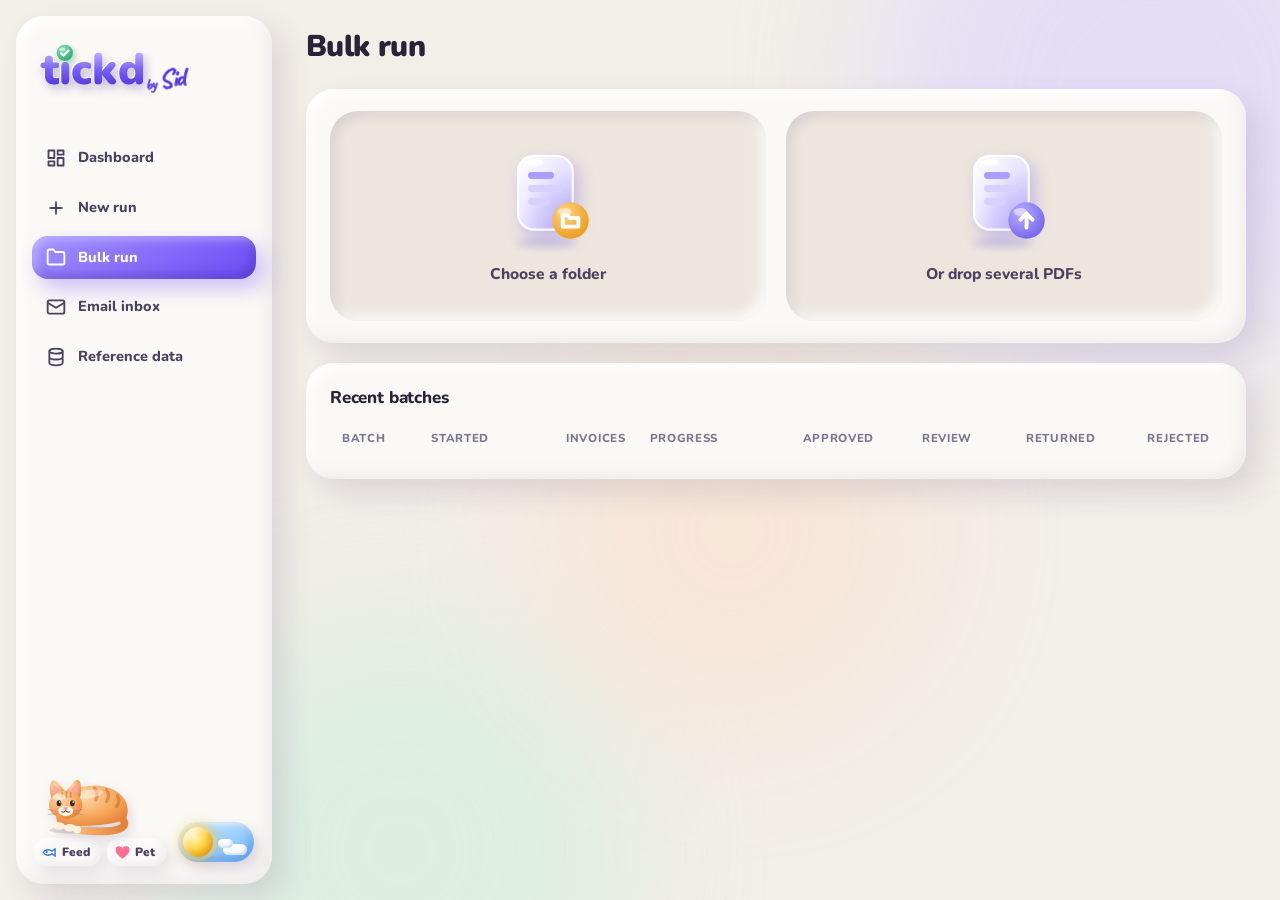
==== commit 4f453b2a: "tickd by Sid: day and night wordmark, feed and pet the cat Brand: a handwritten signature (by Sid) t" ====
--- a/static/bulk.html
+++ b/static/bulk.html
@@ -3,10 +3,10 @@
 <head>
   <meta charset="utf-8">
   <meta name="viewport" content="width=device-width, initial-scale=1">
-  <title>Bulk run · tickd</title>
+  <title>Bulk run · tickd by Sid</title>
   <link rel="icon" href="/static/favicon.svg" type="image/svg+xml">
   <link rel="preconnect" href="https://fonts.googleapis.com">
-  <link href="https://fonts.googleapis.com/css2?family=Nunito:wght@400;600;700;800;900&display=swap" rel="stylesheet">
+  <link href="https://fonts.googleapis.com/css2?family=Caveat:wght@700&family=Nunito:wght@400;600;700;800;900&display=swap" rel="stylesheet">
   <link rel="stylesheet" href="/static/styles.css">
   <script>try{var t=localStorage.getItem("tickd-theme")||(matchMedia("(prefers-color-scheme: dark)").matches?"night":"day");document.documentElement.dataset.theme=t}catch(e){}</script>
 </head>
--- a/static/styles.css
+++ b/static/styles.css
@@ -50,6 +50,8 @@
   --toast-bg: #2a2238; --toast-fg: #ffffff;
   --switch-shadow: rgba(88, 66, 120, 0.2);
   --doc-filter: none;
+  --wm-ds1: -1px -1px 0 rgba(255, 255, 255, 0.95); --wm-ds2: 3px 5px 5px rgba(70, 50, 150, 0.3);
+  --sig-ink: #5536e0; --sig-glow: transparent;
 
   --r-lg: 28px;
   --r: 20px;
@@ -95,6 +97,8 @@
   --toast-bg: #efeaf8; --toast-fg: #1e1b2d;
   --switch-shadow: rgba(0, 0, 0, 0.45);
   --doc-filter: brightness(0.9) contrast(0.95);
+  --wm-ds1: 0 0 4px rgba(210, 198, 255, 0.55); --wm-ds2: 0 0 16px rgba(130, 110, 255, 0.5);
+  --sig-ink: #8ff5c9; --sig-glow: rgba(111, 230, 180, 0.85);
 }
 
 * { box-sizing: border-box; }
@@ -179,13 +183,21 @@
    down, so the new colour rises through the letter like liquid filling it; leaving drains it back. */
 .wordmark .in {
   --t0: #cbc3ff; --t1: #7b6bf2; --t2: #4a39d4;
-  display: inline-block; padding: 0 0.015em; transform-origin: 50% 100%;
+  position: relative; display: inline-block; padding: 0 0.015em; transform-origin: 50% 100%;
   background-image: linear-gradient(180deg, var(--wm-0) 0%, var(--wm-1) 24%, var(--wm-2) 47%, var(--t0) 53%, var(--t1) 77%, var(--t2) 100%);
   background-size: 100% 200%; background-position: 0 0;
   -webkit-background-clip: text; background-clip: text; color: transparent;
-  filter: drop-shadow(-1px -1px 0 var(--wm-rim)) drop-shadow(3px 5px 5px var(--wm-shade));
-  transition: background-position 0.65s var(--ease) calc(var(--i) * 65ms);
+  filter: drop-shadow(var(--wm-ds1)) drop-shadow(var(--wm-ds2));
+  transition: background-position 0.65s var(--ease) calc(var(--i) * 65ms), filter 0.8s var(--ease);
   animation: idle-bob 9s ease-in-out infinite; animation-delay: calc(4s + var(--i) * 120ms);
+}
+/* day: a glint of sunlight sweeps across the glazed clay, letter by letter */
+.wordmark .in::after {
+  content: attr(data-ch); position: absolute; left: 0; top: 0; padding: inherit; pointer-events: none;
+  background: linear-gradient(100deg, transparent 32%, rgba(255, 255, 255, 0.95) 47%, rgba(255, 255, 255, 0) 60%);
+  background-size: 280% 100%; background-position: 130% 0;
+  -webkit-background-clip: text; background-clip: text; color: transparent;
+  animation: glint 7s ease-in-out infinite; animation-delay: calc(2.6s + var(--i) * 90ms);
 }
 .wordmark .l:nth-child(1) .in { --t0: #b8f5d8; --t1: #3fc98a; --t2: #13875a; }   /* matcha */
 .wordmark .l:nth-child(2) .in { --t0: #ffe4a8; --t1: #ffb52e; --t2: #e57a00; }   /* apricot */
@@ -207,7 +219,52 @@
 }
 .wordmark:hover .tagline { opacity: 1; transform: none; transition-delay: 0.3s; }
 .wordmark .tagline b { color: var(--mint); }
+/* the signature: "by Sid", handwritten. It writes itself on first visit and whenever day returns;
+   at night it glows like a neon sign. Hover draws a swoosh under it. */
+.sig { position: absolute; left: calc(100% - 12px); bottom: 15px; overflow: visible; pointer-events: none; transform: rotate(-7deg); filter: drop-shadow(0 0 5px var(--sig-glow)); transition: filter 0.8s; }
+.sig-text { font-family: "Caveat", cursive; font-weight: 700; fill: var(--sig-ink); stroke: var(--sig-ink); stroke-width: 0.5; transition: fill 0.8s, stroke 0.8s; }
+.sig-reveal { transform-box: fill-box; transform-origin: 0 50%; }
+.sig-swoosh {
+  fill: none; stroke: var(--sig-ink); stroke-width: 2.2; stroke-linecap: round; stroke-dasharray: 100; stroke-dashoffset: 100;
+  transition: stroke-dashoffset 0.6s var(--ease) 0.15s, stroke 0.8s;
+}
+.wordmark:hover .sig-swoosh { stroke-dashoffset: 0; }
+
+/* twinkling stars around the word, only at night */
+.wm-stars i {
+  position: absolute; width: 9px; height: 9px; background: #fff4c7; opacity: 0; transform: scale(0); pointer-events: none;
+  clip-path: polygon(50% 0, 61% 39%, 100% 50%, 61% 61%, 50% 100%, 39% 61%, 0 50%, 39% 39%);
+}
+.wm-stars i:nth-child(1) { left: -2px; top: 6px; }
+.wm-stars i:nth-child(2) { left: 44px; top: -4px; width: 6px; height: 6px; background: #d9d2ff; }
+.wm-stars i:nth-child(3) { left: 92px; top: 0; width: 11px; height: 11px; }
+.wm-stars i:nth-child(4) { left: 134px; top: 16px; width: 7px; height: 7px; background: #d9d2ff; }
+.wm-stars i:nth-child(5) { left: 20px; top: 58px; width: 6px; height: 6px; background: #d9d2ff; }
+.wm-stars i:nth-child(6) { left: 176px; top: 44px; width: 8px; height: 8px; }
+
+/* night: zero gravity. Letters float out of step, the tick glows like a firefly, stars twinkle */
+[data-theme="night"] .wordmark .l { animation: zero-g 5.6s ease-in-out infinite; animation-delay: calc(var(--i) * -1.1s); }
+[data-theme="night"] .wordmark .in { animation: none; }
+[data-theme="night"] .wordmark .in::after { animation: none; opacity: 0; }
+[data-theme="night"] .wordmark .tick-dot { animation: firefly 2.8s ease-in-out infinite; }
+[data-theme="night"] .wm-stars i { animation: star-twinkle 3.2s ease-in-out infinite; }
+[data-theme="night"] .wm-stars i:nth-child(2) { animation-delay: 0.6s; }
+[data-theme="night"] .wm-stars i:nth-child(3) { animation-delay: 1.3s; }
+[data-theme="night"] .wm-stars i:nth-child(4) { animation-delay: 1.9s; }
+[data-theme="night"] .wm-stars i:nth-child(5) { animation-delay: 2.4s; }
+[data-theme="night"] .wm-stars i:nth-child(6) { animation-delay: 0.9s; }
+
+/* the moment of switching: to night the letters lift off one by one and the neon flickers on;
+   to day they land with a clay squash, sunlight sweeps through and the signature is written again */
+.wordmark.to-night .l { animation: lift-off 1.3s var(--ease) backwards; animation-delay: calc(var(--i) * 85ms); }
+.wordmark.to-night .tick-dot { animation: ignite 1.2s var(--spring) 0.45s backwards; }
+.wordmark.to-night .sig { animation: neon-on 1.3s linear 0.5s backwards; }
+.wordmark.to-day .l { animation: land 0.95s var(--spring) backwards; animation-delay: calc(var(--i) * 75ms); }
+.wordmark.to-day .in::after { animation: glint-now 0.9s ease-in-out backwards; animation-delay: calc(0.55s + var(--i) * 70ms); opacity: 1; }
+.wordmark.to-day .sig-reveal { animation: sig-write 1.1s cubic-bezier(0.5, 0, 0.3, 1) 0.6s backwards; }
+
 .wordmark.intro .l { animation: clay-drop 0.9s var(--spring) backwards; animation-delay: calc(0.15s + var(--i) * 95ms); }
+.wordmark.intro .sig-reveal { animation: sig-write 1.2s cubic-bezier(0.5, 0, 0.3, 1) 1.5s backwards; }
 .wordmark.intro .tick-dot { animation: dot-in 0.9s var(--spring) 0.75s backwards; }
 .wordmark.intro .tick-dot path { animation: draw 0.5s var(--ease) 1.35s backwards; }
 .wordmark.party .in { animation: hop 0.8s var(--ease) both; animation-delay: calc(var(--i) * 70ms); }
@@ -314,6 +371,61 @@
 [data-theme="night"] .cat .zzz text:nth-child(3) { animation-delay: 3s; }
 .cat.waking { animation: cat-wake 0.85s var(--spring); }
 .cat.dozing { animation: cat-doze 1.4s var(--ease); }
+.cat .eyes-happy, .cat .mouth-open { opacity: 0; }
+.cat .eyes-happy { transition: opacity 0.2s; }
+.cat .blush { transition: opacity 0.3s; }
+
+/* cat states. ":root" lifts them above the night defaults, so a sleeping cat can still wake for a snack.
+   Order matters: alert < eating < happy < petted. */
+:root .cat.alert .eyes-open { opacity: 1; animation: none; transform: scale(1.22); transition: opacity 0.12s, transform 0.35s var(--spring); }
+:root .cat.alert .eyes-closed, :root .cat.alert .zzz { opacity: 0; transition: opacity 0.1s; }
+:root .cat.alert .cat-head { transform: translateY(-3px); transition: transform 0.35s var(--spring); }
+:root .cat.alert .ear-l { transform: rotate(6deg); }
+:root .cat.alert .ear-r { animation: none; transform: rotate(-6deg); transition: transform 0.3s var(--spring); }
+:root .cat.eating .cat-head { animation: chomp 0.3s ease-in-out 3; }
+:root .cat.eating .mouth-open { animation: chomp-mouth 0.3s ease-in-out 3; }
+:root .cat.full .cat-body { animation: belly-full 1.2s var(--spring); }
+:root .cat.happy .eyes-open, :root .cat.happy .eyes-closed { opacity: 0; transition: opacity 0.1s; }
+:root .cat.happy .eyes-happy { opacity: 1; }
+:root .cat.happy .blush { opacity: 0.85; }
+:root .cat.petted .cat-body { animation: purr 0.1s linear infinite; }
+:root .cat.petted .cat-tail { animation: tail-happy 0.45s ease-in-out infinite alternate; }
+:root .cat.petted .cat-head { transform: rotate(5deg) translateY(1px); transition: transform 0.4s var(--spring); }
+:root .cat.petted .ear-l { transform: rotate(-14deg); }
+:root .cat.petted .ear-r { animation: none; transform: rotate(14deg); transition: transform 0.3s var(--spring); }
+
+/* feed and pet buttons */
+.cat-corner { display: flex; flex-direction: column; align-items: flex-start; gap: 4px; }
+.cat-actions { display: flex; gap: 6px; }
+.cat-btn {
+  display: inline-flex; align-items: center; gap: 5px; border: none; font: inherit; font-size: 12px; font-weight: 900;
+  padding: 5px 11px 5px 8px; border-radius: 12px; background: var(--clay); color: var(--ink-2); cursor: pointer;
+  box-shadow: var(--clay-shadow-sm); transition: transform 0.3s var(--spring), box-shadow 0.2s, opacity 0.2s;
+}
+.cat-btn svg { width: 15px; height: 15px; }
+.cat-btn.feed svg { color: var(--o-sky); }
+.cat-btn.pet svg { color: #ff6f91; }
+.cat-btn:hover { transform: translateY(-2px); }
+.cat-btn:hover svg { animation: jelly 0.7s var(--ease); }
+.cat-btn:active { transform: scale(0.9); box-shadow: var(--clay-inset); transition-duration: 0.08s; }
+.cat-btn:disabled { opacity: 0.5; cursor: default; transform: none; }
+.cat-btn:focus-visible { outline: 3px solid var(--violet-2); outline-offset: 2px; }
+
+/* things that fly: the fish, the petting hand, hearts, crumbs and the cat's words */
+.flyer { position: fixed; left: 0; top: 0; z-index: 70; pointer-events: none; will-change: transform; }
+.flyer svg { display: block; filter: drop-shadow(3px 5px 5px rgba(60, 40, 90, 0.25)); }
+.love {
+  position: fixed; z-index: 70; pointer-events: none; width: 16px; height: 15px; margin: -8px 0 0 -8px;
+  color: #ff6f91; filter: drop-shadow(0 2px 3px rgba(255, 80, 120, 0.35)); animation: love-float 1.6s var(--ease) backwards;
+}
+.love svg { display: block; width: 100%; height: 100%; fill: currentColor; }
+[data-theme="night"] .love { color: #c4b8ff; filter: drop-shadow(0 0 6px rgba(196, 184, 255, 0.85)); }
+.confetti.crumb { width: 5px; height: 5px; animation-duration: 0.9s; }
+.cat-word {
+  position: fixed; z-index: 70; pointer-events: none; font-family: "Caveat", cursive; font-weight: 700; font-size: 25px;
+  color: var(--sig-ink); white-space: nowrap; transform-origin: 0 100%; animation: word-pop 1.9s var(--ease) forwards;
+  text-shadow: 0 0 10px var(--sig-glow);
+}
 
 /* ---------- layout ---------- */
 main { padding: 30px 34px 60px; max-width: 1340px; width: 100%; }
@@ -716,6 +828,53 @@
   100% { transform: none; }
 }
 
+/* the wordmark by day and by night */
+@keyframes glint { 0%, 72% { background-position: 130% 0; } 88%, 100% { background-position: -30% 0; } }
+@keyframes glint-now { from { background-position: 130% 0; } to { background-position: -30% 0; } }
+@keyframes zero-g {
+  0%, 100% { transform: translateY(-2px) rotate(0); } 25% { transform: translateY(-6px) rotate(-3deg); }
+  50% { transform: translateY(-1px) rotate(1.5deg); } 75% { transform: translateY(-7px) rotate(3deg); }
+}
+@keyframes lift-off {
+  0% { transform: none; } 20% { transform: translateY(3px) scale(1.08, 0.9); }
+  55% { transform: translateY(-16px) rotate(-7deg) scale(0.95, 1.06); } 100% { transform: translateY(-2px) rotate(0); }
+}
+@keyframes land {
+  0% { transform: translateY(-18px) scale(0.92, 1.1); } 55% { transform: translateY(0) scale(1.2, 0.8); }
+  75% { transform: translateY(-3px) scale(0.96, 1.05); } 100% { transform: none; }
+}
+@keyframes firefly {
+  0%, 100% { filter: drop-shadow(0 0 3px rgba(111, 230, 170, 0.6)); transform: scale(1); }
+  50% { filter: drop-shadow(0 0 10px rgba(111, 240, 175, 1)) drop-shadow(0 0 18px rgba(111, 240, 175, 0.5)); transform: scale(1.08); }
+}
+@keyframes ignite {
+  0% { transform: scale(0.6); filter: brightness(0.6); } 55% { transform: scale(1.45); filter: brightness(1.8); }
+  100% { transform: scale(1); filter: brightness(1); }
+}
+@keyframes star-twinkle {
+  0%, 100% { opacity: 0; transform: scale(0.2) rotate(0); } 50% { opacity: 1; transform: scale(1) rotate(90deg); }
+}
+@keyframes neon-on { 0% { opacity: 0; } 8% { opacity: 1; } 12% { opacity: 0.15; } 20% { opacity: 1; } 26% { opacity: 0.35; } 34%, 100% { opacity: 1; } }
+@keyframes sig-write { from { transform: scaleX(0); } to { transform: scaleX(1); } }
+/* feeding and petting */
+@keyframes chomp { 0%, 100% { transform: translateY(-3px); } 50% { transform: rotate(6deg) translateY(1px); } }
+@keyframes chomp-mouth { 0%, 100% { opacity: 0; } 45% { opacity: 1; } }
+@keyframes belly-full { 0% { transform: none; } 35% { transform: scale(1.09, 1.07); } 70% { transform: scale(1.03, 1.02); } 100% { transform: none; } }
+@keyframes purr { 0%, 100% { transform: translateX(0); } 25% { transform: translateX(0.45px) scaleY(1.01); } 75% { transform: translateX(-0.45px); } }
+@keyframes tail-happy { from { transform: rotate(0); } to { transform: rotate(9deg); } }
+@keyframes love-float {
+  0% { opacity: 0; transform: translate(0, 6px) scale(0); }
+  18% { opacity: 1; transform: translate(calc(var(--dx) * 0.2), -6px) scale(calc(var(--s) * 1.25)); }
+  100% { opacity: 0; transform: translate(var(--dx), -72px) scale(var(--s)) rotate(14deg); }
+}
+@keyframes word-pop {
+  0% { opacity: 0; transform: translateY(8px) scale(0.4) rotate(-12deg); }
+  18% { opacity: 1; transform: translateY(0) scale(1.12) rotate(-6deg); }
+  28% { transform: scale(1) rotate(-6deg); }
+  78% { opacity: 1; }
+  100% { opacity: 0; transform: translateY(-26px) scale(1) rotate(-6deg); }
+}
+
 @media (prefers-reduced-motion: reduce) {
   *, *::before, *::after { animation-duration: 0.01ms !important; animation-iteration-count: 1 !important; transition-duration: 0.01ms !important; }
 }
@@ -728,7 +887,7 @@
   nav { flex-direction: row; }
   nav a { padding: 9px 12px; white-space: nowrap; }
   .wordmark { font-size: 30px; padding: 6px 6px 6px 4px; }
-  .wordmark .tagline, .cat { display: none; }
+  .wordmark .tagline, .sig, .wm-stars, .cat-corner { display: none; }
   .sidebar-foot { margin: 0 0 0 auto; }
   main { padding: 18px 16px 40px; }
   .kpis { grid-template-columns: repeat(2, minmax(0, 1fr)); }
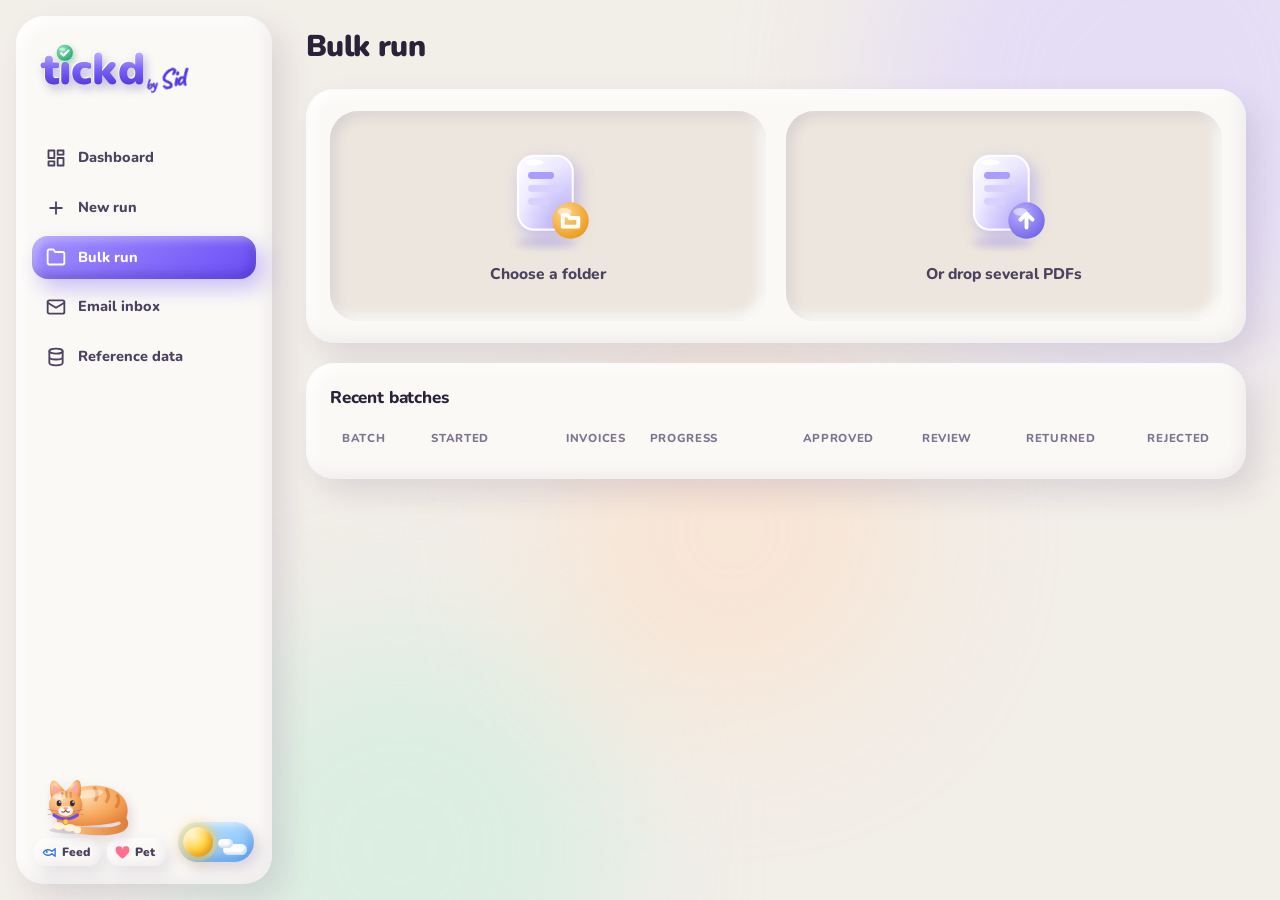
==== commit a0ab8626: "Coco: walks over and bats the day/night switch, says hello, cheers uploads Coco (Sid's digital cute " ====
--- a/static/bulk.html
+++ b/static/bulk.html
@@ -80,6 +80,7 @@
     </div>
   </main>
   <script src="/static/app.js"></script>
+  <script src="/static/coco.js"></script>
   <script src="/static/bulk.js"></script>
 </body>
 </html>
--- a/static/styles.css
+++ b/static/styles.css
@@ -353,22 +353,25 @@
 .cat .ear-l { transform-origin: 70% 100%; transition: transform 0.8s var(--ease); }
 .cat .eyes-open { transform-origin: 50% 50%; animation: blink 5s ease-in-out 1s infinite; transition: opacity 0.35s 0.35s; }
 .cat .eyes-closed { opacity: 0; transition: opacity 0.3s; }
-.cat .zzz, .cat .heart { opacity: 0; }
-.cat .heart { transform-box: fill-box; transform-origin: center; }
+.cat .zzz { opacity: 0; }
 .cat .zzz text { opacity: 0; transform-box: fill-box; transform-origin: center; }
-.cat:hover .heart { animation: heart-float 1.3s var(--ease); }
-[data-theme="night"] .cat { filter: brightness(0.9) saturate(0.9) drop-shadow(0 0 10px rgba(190, 175, 255, 0.18)) drop-shadow(3px 5px 6px rgba(0, 0, 0, 0.4)); }
-[data-theme="night"] .cat .cat-head { transform: rotate(-9deg) translate(3px, 5px); }
-[data-theme="night"] .cat .cat-body { animation: breathe-deep 4.4s ease-in-out infinite; }
-[data-theme="night"] .cat .cat-tail { animation: tail-dream 9s ease-in-out infinite; }
-[data-theme="night"] .cat .ear-l { transform: rotate(-10deg); }
-[data-theme="night"] .cat .eyes-open { opacity: 0; animation: none; transition: opacity 0.35s 0.2s; }
-[data-theme="night"] .cat .eyes-closed { opacity: 1; transition: opacity 0.4s 0.55s; }
-[data-theme="night"] .cat .zzz { opacity: 1; }
-[data-theme="night"] .cat .zzz text { animation: zzz 2.7s ease-out infinite; }
-[data-theme="night"] .cat .zzz text:nth-child(1) { animation-delay: 1.2s; }
-[data-theme="night"] .cat .zzz text:nth-child(2) { animation-delay: 2.1s; }
-[data-theme="night"] .cat .zzz text:nth-child(3) { animation-delay: 3s; }
+.cat .eyes-look { transition: transform 0.18s ease-out; }
+.cat .tag { transform-origin: 50% 0%; }
+[data-theme="night"] .cat, [data-theme="night"] .walker {
+  filter: brightness(0.9) saturate(0.9) drop-shadow(0 0 10px rgba(190, 175, 255, 0.18)) drop-shadow(3px 5px 6px rgba(0, 0, 0, 0.4));
+}
+/* asleep: every night, and by day when she naps after the app has been left alone */
+:is([data-theme="night"] .cat, .cat.napping) .cat-head { transform: rotate(-9deg) translate(3px, 5px); }
+:is([data-theme="night"] .cat, .cat.napping) .cat-body { animation: breathe-deep 4.4s ease-in-out infinite; }
+:is([data-theme="night"] .cat, .cat.napping) .cat-tail { animation: tail-dream 9s ease-in-out infinite; }
+:is([data-theme="night"] .cat, .cat.napping) .ear-l { transform: rotate(-10deg); }
+:is([data-theme="night"] .cat, .cat.napping) .eyes-open { opacity: 0; animation: none; transition: opacity 0.35s 0.2s; }
+:is([data-theme="night"] .cat, .cat.napping) .eyes-closed { opacity: 1; transition: opacity 0.4s 0.55s; }
+:is([data-theme="night"] .cat, .cat.napping) .zzz { opacity: 1; }
+:is([data-theme="night"] .cat, .cat.napping) .zzz text { animation: zzz 2.7s ease-out infinite; }
+:is([data-theme="night"] .cat, .cat.napping) .zzz text:nth-child(1) { animation-delay: 1.2s; }
+:is([data-theme="night"] .cat, .cat.napping) .zzz text:nth-child(2) { animation-delay: 2.1s; }
+:is([data-theme="night"] .cat, .cat.napping) .zzz text:nth-child(3) { animation-delay: 3s; }
 .cat.waking { animation: cat-wake 0.85s var(--spring); }
 .cat.dozing { animation: cat-doze 1.4s var(--ease); }
 .cat .eyes-happy, .cat .mouth-open { opacity: 0; }
@@ -393,6 +396,96 @@
 :root .cat.petted .cat-head { transform: rotate(5deg) translateY(1px); transition: transform 0.4s var(--spring); }
 :root .cat.petted .ear-l { transform: rotate(-14deg); }
 :root .cat.petted .ear-r { animation: none; transform: rotate(14deg); transition: transform 0.3s var(--spring); }
+/* hover: a curious head tilt and sparkly eyes by day; a sleepy smile at night. The collar tag swings. */
+:root .cat.hello .cat-head { transform: rotate(-9deg) translate(-1px, -2px); transition: transform 0.5s var(--spring); }
+:root .cat.hello .eyes-open { animation: none; transform: scale(1.14); transition: transform 0.35s var(--spring); }
+:root .cat.hello .blush, :root .cat.dreaming .blush { opacity: 0.85; }
+:root .cat.hello .tag, :root .cat.dreaming .tag { animation: tag-swing 1.1s ease-in-out; }
+:root .cat.hello .cat-tail { animation: tail-happy 0.35s ease-in-out infinite alternate; }
+:root .cat.dreaming .eyes-closed { opacity: 0; transition: opacity 0.2s; }
+:root .cat.dreaming .eyes-happy { opacity: 1; }
+/* moods: curious about a file or a review, grumpy about a reject, a jump for joy */
+:root .cat.tilt .cat-head { transform: rotate(-14deg) translate(-2px, -3px); transition: transform 0.45s var(--spring); }
+:root .cat.tilt .ear-r { animation: none; transform: rotate(-12deg); }
+:root .cat.grumpy .ear-l { transform: rotate(-30deg); transition: transform 0.3s; }
+:root .cat.grumpy .ear-r { animation: none; transform: rotate(30deg); transition: transform 0.3s; }
+:root .cat.grumpy .cat-head { animation: head-shake 0.7s ease-in-out; }
+.cat.jump { animation: joy-jump 0.95s var(--spring); }
+
+/* Coco's home, her speech bubble and her walking self */
+.coco { position: relative; z-index: 3; width: 100px; height: 70px; }
+.coco .cat { display: block; transition: opacity 0.2s, transform 0.25s var(--spring), filter 0.8s; }
+.coco.away .cat { opacity: 0; transform: scale(0.8) translateY(6px); pointer-events: none; }
+.bubble {
+  position: absolute; left: -2px; bottom: calc(100% + 8px); z-index: 5; padding: 9px 15px 10px; border-radius: 18px;
+  background: var(--clay); box-shadow: var(--clay-lift); white-space: nowrap; pointer-events: none;
+  opacity: 0; transform: translateY(12px) scale(0.5); transform-origin: 34px 110%;
+  transition: opacity 0.18s, transform 0.4s var(--spring);
+}
+.bubble.show { opacity: 1; transform: none; }
+.bubble::after {
+  content: ""; position: absolute; left: 28px; bottom: -6px; width: 14px; height: 14px; border-radius: 3px;
+  background: var(--clay); transform: rotate(45deg); box-shadow: 4px 4px 8px rgba(0, 0, 0, 0.06);
+}
+.bubble .b-title { font-family: "Caveat", cursive; font-size: 25px; font-weight: 700; line-height: 1; color: var(--ink); }
+.bubble .b-sub { font-size: 12.5px; font-weight: 800; color: var(--muted); margin-top: 3px; }
+.bubble .ch { display: inline-block; }
+.bubble.show .ch { animation: ch-pop 0.5s var(--spring) backwards; animation-delay: calc(0.12s + var(--i) * 26ms); }
+.bubble .name { background: linear-gradient(180deg, #a391ff, #5536e0); -webkit-background-clip: text; background-clip: text; color: transparent; font-size: 29px; }
+/* at night: a dreamy thought bubble, glowing, with letters that drift */
+.bubble.dream {
+  border-radius: 28px; background: linear-gradient(145deg, #2c2650, #1c1930);
+  box-shadow: 0 0 22px rgba(165, 148, 255, 0.35), var(--clay-shadow);
+}
+.bubble.dream::after { width: 11px; height: 11px; border-radius: 50%; left: 26px; bottom: -13px; transform: none; background: #262143; box-shadow: 0 0 8px rgba(165, 148, 255, 0.4); }
+.bubble.dream::before {
+  content: ""; position: absolute; left: 18px; bottom: -23px; width: 6px; height: 6px; border-radius: 50%;
+  background: #262143; box-shadow: 0 0 6px rgba(165, 148, 255, 0.4);
+}
+.bubble.dream .b-title { color: #d9d2ff; text-shadow: 0 0 10px rgba(165, 148, 255, 0.7); }
+.bubble.dream .b-sub { color: #a99ee6; }
+.bubble.dream .name { background: linear-gradient(180deg, #eee9ff, #a594ff); -webkit-background-clip: text; background-clip: text; }
+.bubble.dream.show .ch {
+  animation: ch-pop 0.6s var(--spring) backwards, ch-drift 2.6s ease-in-out infinite;
+  animation-delay: calc(0.12s + var(--i) * 30ms), calc(var(--i) * -0.15s);
+}
+
+.walker {
+  position: absolute; left: 0; bottom: 0; overflow: visible; opacity: 0; pointer-events: none;
+  transform-origin: 50% 100%; transition: opacity 0.2s; filter: drop-shadow(3px 5px 6px rgba(88, 66, 120, 0.18));
+}
+.walker.on { opacity: 1; animation: walker-pop 0.4s var(--spring); }
+.walker g { transform-box: fill-box; }
+.walker .leg { transform-origin: 50% 6%; }
+.walker .w-head { transform-origin: 18% 85%; }
+.walker .w-tail { transform-origin: 100% 100%; animation: tail-up 1.3s ease-in-out infinite alternate; }
+.walker .eyes-open { transform-origin: 50% 50%; animation: blink 4s ease-in-out infinite; }
+.walker .eyes-closed, .walker .mouth-open { opacity: 0; }
+.walker.walking .lf, .walker.walking .lb2 { animation: step 0.34s ease-in-out infinite alternate; }
+.walker.walking .lb, .walker.walking .lf2 { animation: step 0.34s ease-in-out infinite alternate-reverse; }
+.walker.walking .w-body, .walker.walking .w-head { animation: walk-bob 0.17s ease-in-out infinite alternate; }
+/* the stretch: long cat, head down, paws forward, tail up, and a big yawn */
+.walker.on.stretching { animation: walker-pop 0.4s var(--spring), stretch-long 1.1s ease-in-out 0.15s; transform-origin: 20% 100%; }
+.walker.stretching .w-head { animation: stretch-head 1.1s ease-in-out 0.15s; }
+.walker.stretching .lf, .walker.stretching .lf2 { animation: stretch-paws 1.1s ease-in-out 0.15s; }
+.walker.stretching .w-tail { animation: stretch-tail 1.1s ease-in-out 0.15s; }
+.walker.stretching .eyes-open { animation: yawn-hide 1.1s ease-in-out 0.15s; }
+.walker.stretching .eyes-closed, .walker.stretching .mouth-open { animation: yawn-show 1.1s ease-in-out 0.15s; }
+/* the bat: paw up, then down on the switch */
+.walker.tapping .lf { animation: bat 0.6s ease-in-out; }
+.walker.tapping .w-head { animation: tap-look 0.6s ease-in-out; }
+
+.paw-print {
+  position: fixed; z-index: 2; width: 9px; height: 9px; margin: -4.5px 0 0 -4.5px; pointer-events: none;
+  color: var(--o-amber); opacity: 0.55; transform: rotate(var(--r)); animation: paw-fade 1.4s ease-out forwards;
+}
+.paw-print svg { display: block; width: 100%; height: 100%; fill: currentColor; }
+[data-theme="night"] .paw-print { color: #c4b8ff; }
+.tap-ring {
+  position: fixed; z-index: 70; width: 16px; height: 16px; margin: -8px 0 0 -8px; border-radius: 50%; pointer-events: none;
+  border: 3px solid var(--o-amber-2); animation: tap-ring 0.65s var(--ease) forwards;
+}
+[data-theme="night"] .tap-ring { border-color: #c4b8ff; }
 
 /* feed and pet buttons */
 .cat-corner { display: flex; flex-direction: column; align-items: flex-start; gap: 4px; }
@@ -828,6 +921,34 @@
   100% { transform: none; }
 }
 
+/* Coco: hello, moods, walking, stretching, batting */
+@keyframes ch-pop { 0% { opacity: 0; transform: translateY(10px) scale(0.3) rotate(-15deg); } 60% { opacity: 1; transform: translateY(-3px) scale(1.2); } 100% { transform: none; } }
+@keyframes ch-drift { 0%, 100% { transform: translateY(0); } 50% { transform: translateY(-3px); } }
+@keyframes tag-swing { 0%, 100% { transform: rotate(0); } 20% { transform: rotate(28deg); } 45% { transform: rotate(-20deg); } 70% { transform: rotate(10deg); } 85% { transform: rotate(-4deg); } }
+@keyframes head-shake { 0%, 100% { transform: translateY(-3px); } 20% { transform: rotate(-10deg) translateY(-3px); } 40% { transform: rotate(9deg) translateY(-3px); } 60% { transform: rotate(-7deg) translateY(-3px); } 80% { transform: rotate(4deg) translateY(-3px); } }
+@keyframes joy-jump {
+  0% { transform: none; } 18% { transform: translateY(2px) scale(1.1, 0.88); }
+  45% { transform: translateY(-24px) scale(0.93, 1.09) rotate(-5deg); } 66% { transform: translateY(0) scale(1.12, 0.88); }
+  82% { transform: translateY(-5px) scale(0.98, 1.03); } 100% { transform: none; }
+}
+@keyframes walker-pop { 0% { transform: scale(0.7) translateY(6px); } 60% { transform: scale(1.06, 0.95); } 100% { transform: none; } }
+@keyframes step { from { transform: rotate(24deg); } to { transform: rotate(-24deg); } }
+@keyframes walk-bob { from { transform: translateY(0); } to { transform: translateY(-1.8px); } }
+@keyframes tail-up { from { transform: rotate(-7deg); } to { transform: rotate(9deg); } }
+@keyframes stretch-long { 0%, 100% { transform: none; } 32%, 66% { transform: scale(1.16, 0.86); } 82% { transform: scale(0.97, 1.04); } }
+@keyframes stretch-head { 0%, 100% { transform: none; } 32%, 66% { transform: rotate(14deg) translate(4px, 7px); } }
+@keyframes stretch-paws { 0%, 100% { transform: none; } 32%, 66% { transform: rotate(-62deg); } }
+@keyframes stretch-tail { 0%, 100% { transform: none; } 32%, 66% { transform: rotate(16deg); } }
+@keyframes yawn-show { 0%, 24%, 74%, 100% { opacity: 0; } 34%, 64% { opacity: 1; } }
+@keyframes yawn-hide { 0%, 24%, 74%, 100% { opacity: 1; } 34%, 64% { opacity: 0; } }
+@keyframes bat {
+  0% { transform: none; } 38% { transform: translate(3px, -6px) rotate(-78deg); }
+  58% { transform: translate(6px, 16px) rotate(-32deg); } 78% { transform: translate(5px, 14px) rotate(-32deg); } 100% { transform: none; }
+}
+@keyframes tap-look { 0%, 100% { transform: none; } 40%, 80% { transform: rotate(9deg) translateY(2px); } }
+@keyframes paw-fade { 0% { opacity: 0; } 15% { opacity: 0.55; } 100% { opacity: 0; } }
+@keyframes tap-ring { from { transform: scale(0.4); opacity: 1; } to { transform: scale(4.2); opacity: 0; } }
+
 /* the wordmark by day and by night */
 @keyframes glint { 0%, 72% { background-position: 130% 0; } 88%, 100% { background-position: -30% 0; } }
 @keyframes glint-now { from { background-position: 130% 0; } to { background-position: -30% 0; } }
